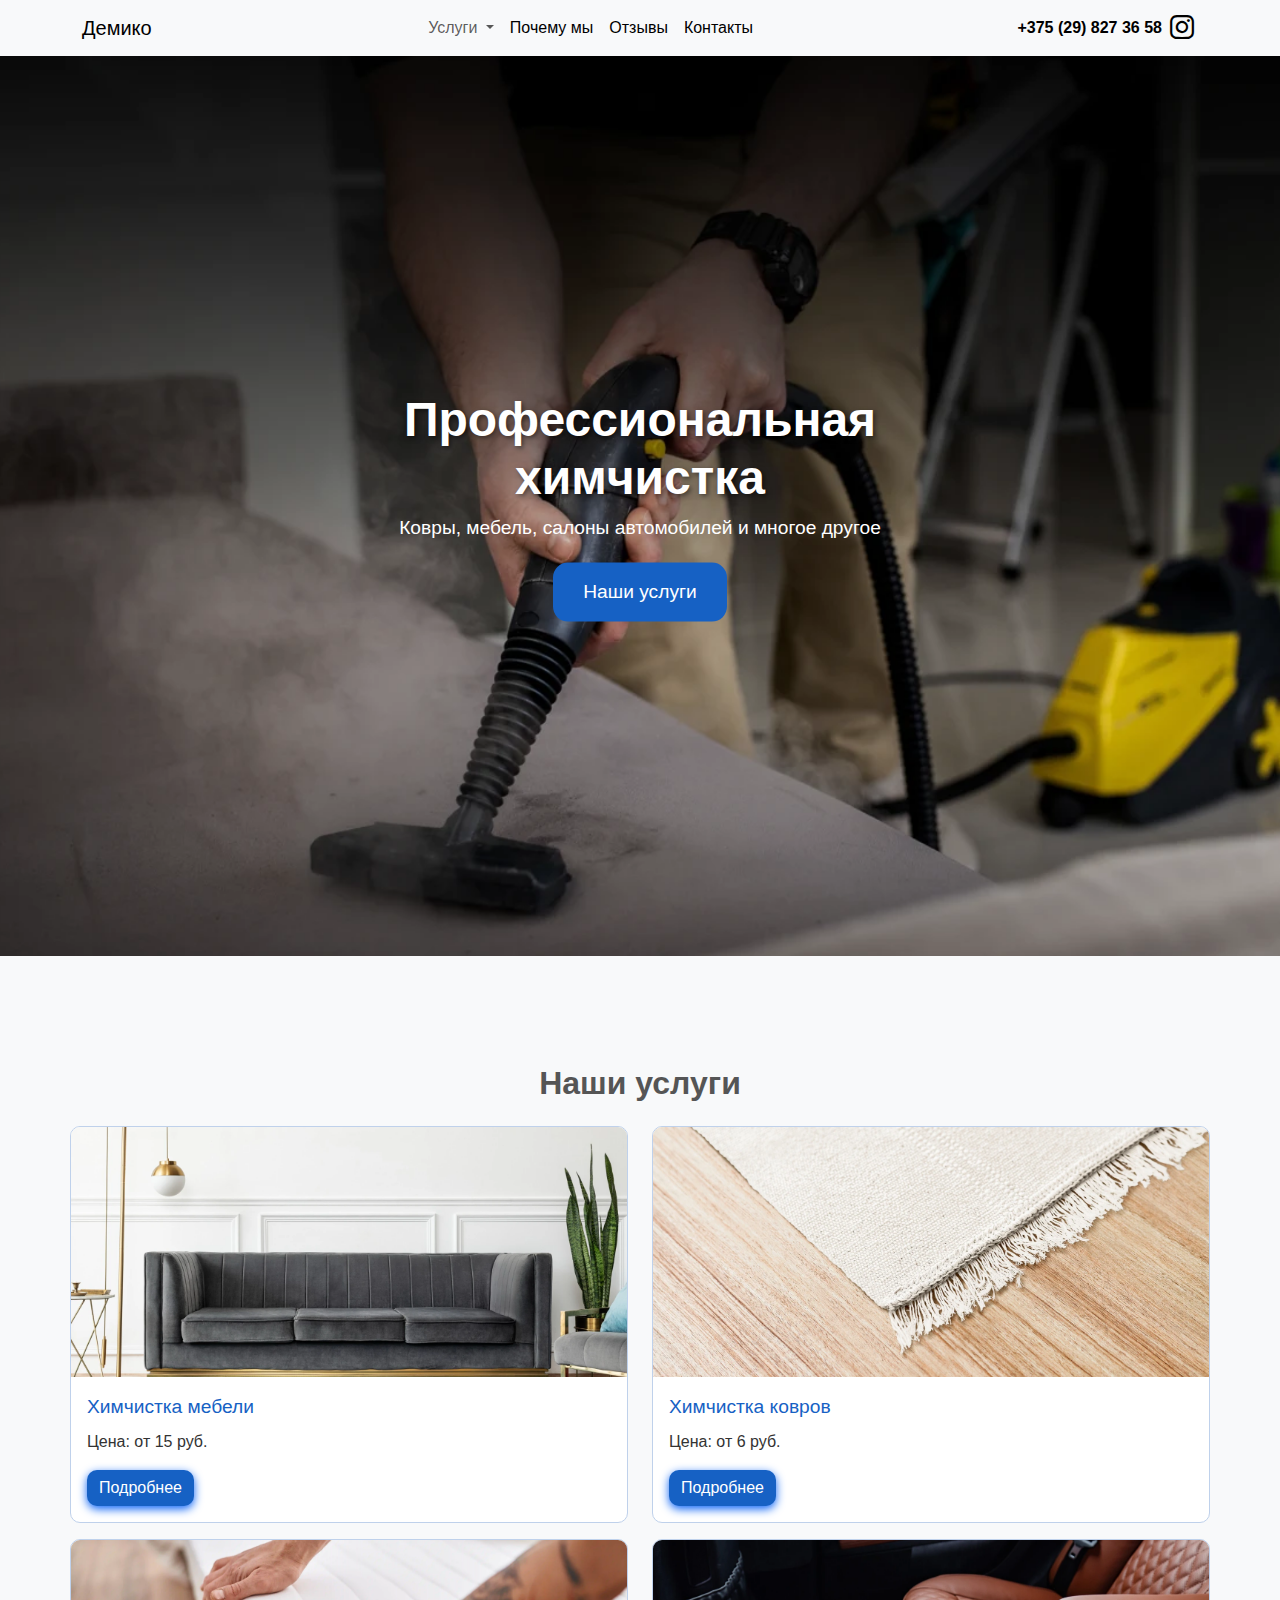
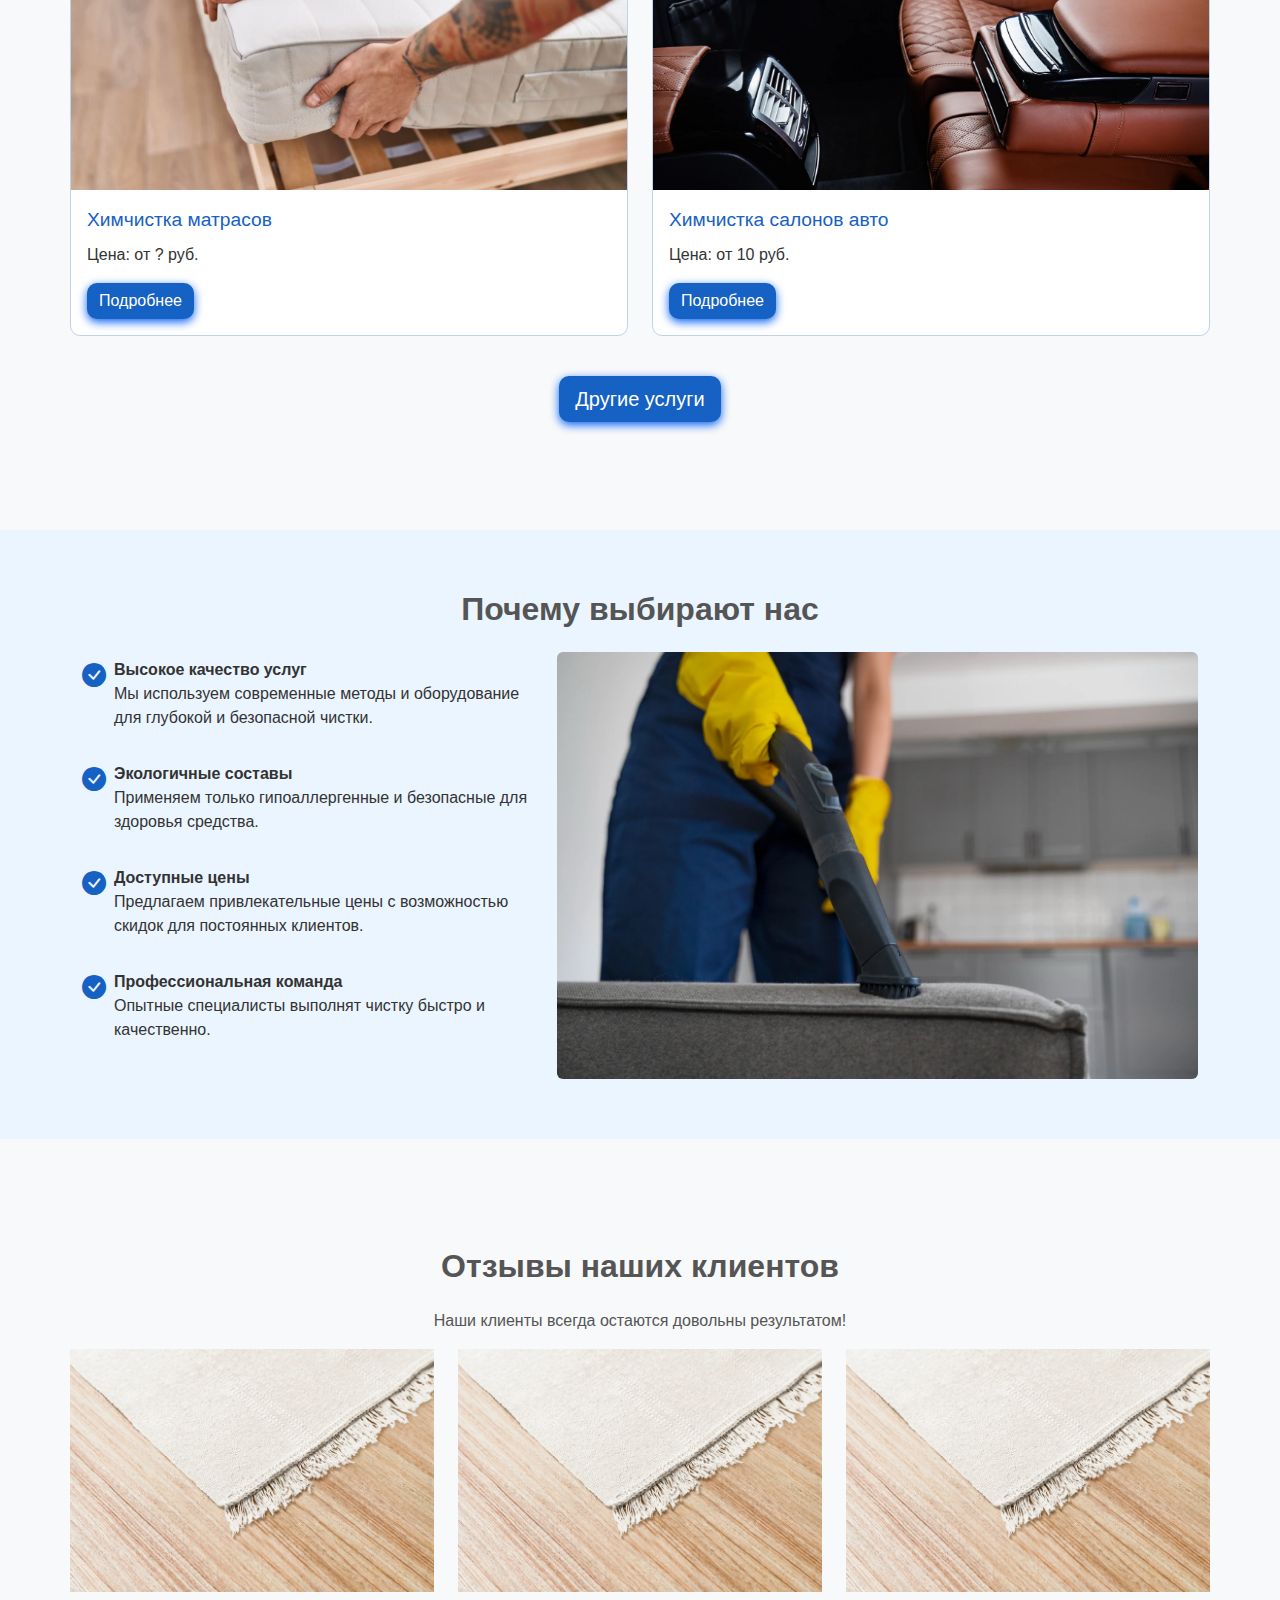
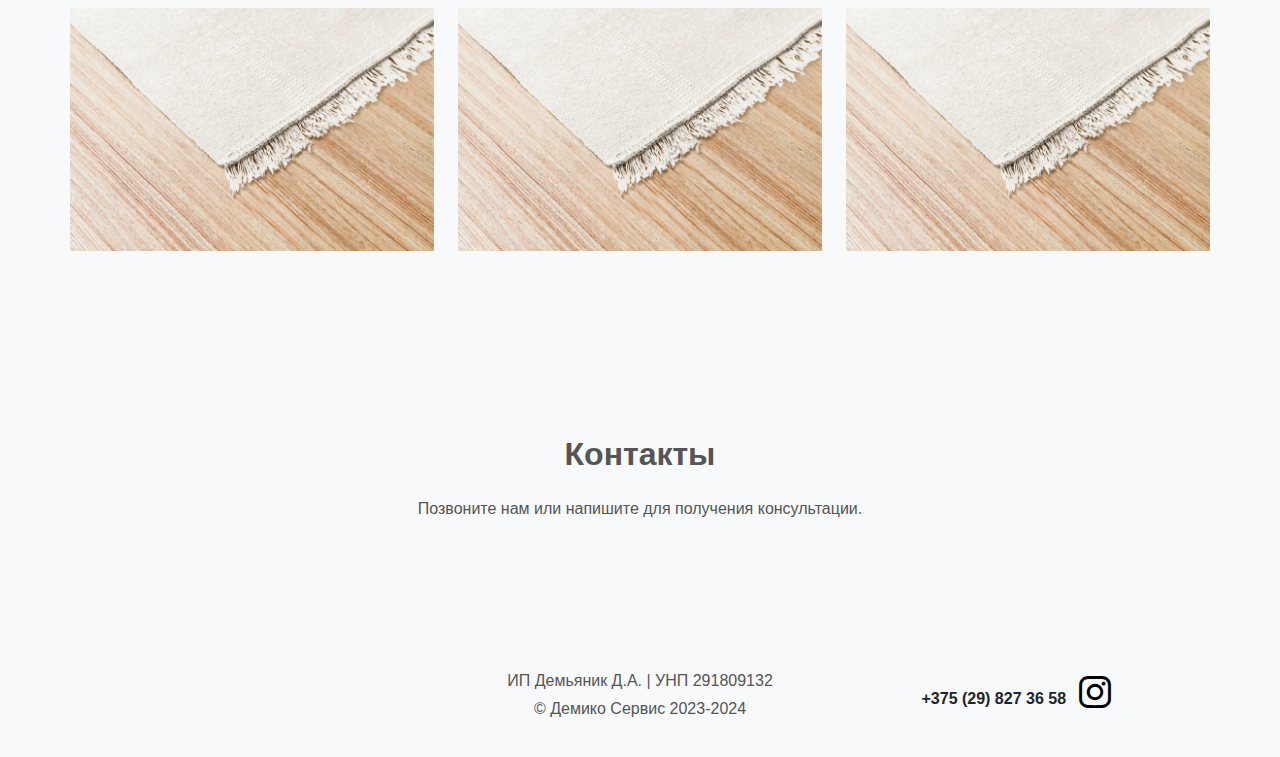
==== index.html @ 53280c11 "Add files via upload" ====
<!DOCTYPE html>
<html lang="ru">

<head>
    <meta charset="UTF-8">
    <meta name="viewport" content="width=device-width, initial-scale=1.0">
    <title>Демико - услуги химчистки в г. Барановичи</title>
    <link type="text/css" rel="stylesheet" href="bootstrap/css/bootstrap.min.css">
    <link href="https://cdn.jsdelivr.net/npm/bootstrap-icons/font/bootstrap-icons.css" rel="stylesheet">
    <link rel="stylesheet" type="text/css" href="https://unpkg.com/aos@2.3.1/dist/aos.css">
    <!-- Подключение AOS для анимаций -->
    <link rel="stylesheet" type="text/css" href="css/styles.css">
</head>

<body>
    <!-- навбар -->
    <nav class="navbar navbar-expand-lg navbar-light bg-light sticky-top">
        <div class="container">
            <a class="navbar-brand" href="index.html">Демико</a>

            <!-- Кнопка телефона и бургера -->
            <div class="d-flex">
                <a href="tel:+375298273658" class="nav-link d-lg-none phone-header underline-one">
                    +375 (29) 827 36 58
                </a>
                <a href="https://www.instagram.com/demiko_service/" target="_blank"
                    class="nav-link d-lg-none inst-header ">
                    <i class="bi bi-instagram"></i>
                </a>
                <button class="navbar-toggler" type="button" data-bs-toggle="offcanvas" data-bs-target="#mobileMenu"
                    aria-controls="mobileMenu" aria-expanded="false" aria-label="Toggle navigation">
                    <span class="navbar-toggler-icon"></span>
                </button>
            </div>

            <div class="collapse navbar-collapse" id="navbarContent">
                <ul class="navbar-nav mx-auto">
                    <li class="nav-item dropdown">
                        <a class="nav-link dropdown-toggle" href="#" id="navbarDropdownMenuLink" role="button"
                            data-bs-toggle="dropdown" aria-expanded="false">
                            Услуги
                        </a>
                        <ul class="dropdown-menu" aria-labelledby="navbarDropdownMenuLink">
                            <li><a class="dropdown-item" href="carpets.html">Ковры</a></li>
                            <li><a class="dropdown-item" href="furniture.html">Мягкая мебель</a></li>
                            <li><a class="dropdown-item" href="mattress.html">Матрасы</a></li>
                            <li><a class="dropdown-item" href="cars.html">Автомобили</a></li>
                            <li><a class="dropdown-item" href="other.html">Прочее</a></li>
                        </ul>
                    </li>
                    <li class="nav-item">
                        <a class="nav-link underline-one" href="index.html#why-us">Почему мы</a>
                    </li>
                    <li class="nav-item">
                        <a class="nav-link underline-one" href="index.html#reviews">Отзывы</a>
                    </li>
                    <li class="nav-item">
                        <a class="nav-link underline-one" href="index.html#contacts">Контакты</a>
                    </li>
                </ul>
                <a href="tel:+375298273658" class="nav-link d-none d-lg-block phone-header underline-one">
                    +375 (29) 827 36 58
                </a>
                <a href="https://www.instagram.com/demiko_service/" target="_blank"
                    class="nav-link d-none d-lg-block inst-header">
                    <i class="bi bi-instagram"></i>
                </a>
            </div>
        </div>
    </nav>

    <!-- Мобильное меню -->
    <div class="offcanvas offcanvas-end" tabindex="-1" id="mobileMenu" aria-labelledby="mobileMenuLabel">
        <div class="offcanvas-header">
            <p class="offcanvas-title" id="mobileMenuLabel">Меню</p>
            <button type="button" class="btn-close" data-bs-dismiss="offcanvas" aria-label="Close"></button>
        </div>
        <div class="offcanvas-body">
            <ul class="navbar-nav">
                <li class="nav-item">
                    <a class="nav-link" href="#services">Услуги</a>
                    <ul>
                        <li class="nav-item">
                            <a class="nav-link underline-one" href="furniture.html">Мягкая мебель</a>
                        </li>
                        <li class="nav-item">
                            <a class="nav-link underline-one" href="carpets.html">Ковры</a>
                        </li>
                        <li class="nav-item">
                            <a class="nav-link underline-one" href="mattress.html">Матрасы</a>
                        </li>
                        <li class="nav-item">
                            <a class="nav-link underline-one" href="cars.html">Автомобили</a>
                        </li>
                        <li class="nav-item">
                            <a class="nav-link underline-one" href="other.html">Прочее</a>
                        </li>
                    </ul>
                </li>
                <li class="nav-item">
                    <a class="nav-link" href="index.html#why-us">Почему мы</a>
                </li>
                <li class="nav-item">
                    <a class="nav-link" href="index.html#reviews">Отзывы</a>
                </li>
                <li class="nav-item">
                    <a class="nav-link" href="index.html#contacts">Контакты</a>
                </li>
            </ul>
        </div>
    </div>

    <!-- Главный экран -->
    <div class="parallax-container">
        <img src="img/index/main-screen.webp" alt="Профессиональная химчистка" class="parallax-image">
        <div class="parallax-content">
            <h1>Профессиональная химчистка</h1>
            <p>Ковры, мебель, салоны автомобилей и многое другое</p>
            <a class="btn btn-light btn-lg" href="#services" role="button">Наши услуги</a>
        </div>
    </div>

    <!-- Услуги -->
    <section id="services" class="container my-5">
        <h2 class="text-center mb-4">Наши услуги</h2>
        <div class="row">
            <div class="col-12 col-sm-6 mb-3">
                <div class="card">
                    <img src="img/index/furniture.webp" class="card-img-top" alt="Диван" title="Диван">
                    <div class="card-body">
                        <p class="card-title">Химчистка мебели</p>
                        <p class="card-text">Цена: от 15 руб.</p>
                        <a href="furniture.html" class="btn btn-primary">Подробнее</a>
                    </div>
                </div>
            </div>
            <div class="col-12 col-sm-6 mb-3">
                <div class="card">
                    <img src="img/index/сarpet.webp" class="card-img-top" alt="Ковёр" title="Ковёр">
                    <div class="card-body">
                        <p class="card-title">Химчистка ковров</p>
                        <p class="card-text">Цена: от 6 руб.</p>
                        <a href="carpets.html" class="btn btn-primary">Подробнее</a>
                    </div>
                </div>
            </div>
            <div class="col-12 col-sm-6 mb-3">
                <div class="card">
                    <img src="img/index/mattres.webp" class="card-img-top" alt="Матрас" title="Матрас">
                    <div class="card-body">
                        <p class="card-title">Химчистка матрасов</p>
                        <p class="card-text">Цена: от ? руб.</p>
                        <a href="mattress.html" class="btn btn-primary">Подробнее</a>
                    </div>
                </div>
            </div>
            <div class="col-12 col-sm-6 mb-3">
                <div class="card">
                    <img src="img/index/car.webp" class="card-img-top" alt="Салон автомобиля" title="Салон автомобиля">
                    <div class="card-body">
                        <p class="card-title">Химчистка салонов авто</p>
                        <p class="card-text">Цена: от 10 руб.</p>
                        <a href="cars.html" class="btn btn-primary">Подробнее</a>
                    </div>
                </div>
            </div>

        </div>
        <br>
        <div class="row">
            <div class="col text-center">
                <a class="btn btn-primary btn-lg" href="other.html" role="button">Другие услуги</a>
            </div>
        </div>
    </section>

    <!-- Блок Почему выбирают нас -->
    <section id="why-us" class="container-fluid my-5">
        <div class="container">
            <h2 class="text-center mb-4">Почему выбирают нас</h2>

            <div class="row align-items-center">

                <div class="col-md-12 col-lg-5">
                    <ul class="list-unstyled">
                        <li class="mb-3 d-flex align-items-start">
                            <i class="bi bi-check-circle-fill  me-2" style="font-size: 1.5em;"></i>
                            <div>
                                <strong class="advantages">Высокое качество услуг</strong>
                                <p>Мы используем современные методы и оборудование для глубокой и безопасной чистки.</p>
                            </div>
                        </li>
                        <li class="mb-3 d-flex align-items-start">
                            <i class="bi bi-check-circle-fill  me-2" style="font-size: 1.5em;"></i>
                            <div>
                                <strong class="advantages">Экологичные составы</strong>
                                <p>Применяем только гипоаллергенные и безопасные для здоровья средства.</p>
                            </div>
                        </li>
                        <li class="mb-3 d-flex align-items-start">
                            <i class="bi bi-check-circle-fill  me-2" style="font-size: 1.5em;"></i>
                            <div>
                                <strong class="advantages">Доступные цены</strong>
                                <p>Предлагаем привлекательные цены с возможностью скидок для постоянных клиентов.</p>
                            </div>
                        </li>
                        <li class="mb-3 d-flex align-items-start">
                            <i class="bi bi-check-circle-fill  me-2" style="font-size: 1.5em;"></i>
                            <div>
                                <strong class="advantages">Профессиональная команда</strong>
                                <p>Опытные специалисты выполнят чистку быстро и качественно.</p>
                            </div>
                        </li>
                    </ul>
                </div>
                <!-- Фотография справа -->
                <div class="col-md-12 col-lg-7">
                    <img src="img/index/why-us.webp" alt="Почему выбирают нас" class="img-fluid rounded ">
                </div>

            </div>
        </div>
    </section>


    <!-- Блок Отзывы -->
    <section id="reviews" class="container my-5">
        <h2 class="text-center mb-4">Отзывы наших клиентов</h2>
        <p class="text-center">Наши клиенты всегда остаются довольны результатом!</p>
        <div class="row">
            <div class="col-lg-4 col-md-6 mb-3"><img class="card-img" src="img/index/сarpet.webp" alt=""></div>
            <div class="col-lg-4 col-md-6 mb-3"><img class="card-img" src="img/index/сarpet.webp" alt=""></div>
            <div class="col-lg-4 col-md-6 mb-3"><img class="card-img" src="img/index/сarpet.webp" alt=""></div>
            <div class="col-lg-4 col-md-6 mb-3"><img class="card-img" src="img/index/сarpet.webp" alt=""></div>
            <div class="col-lg-4 col-md-6 mb-3"><img class="card-img" src="img/index/сarpet.webp" alt=""></div>
            <div class="col-lg-4 col-md-6 mb-3"><img class="card-img" src="img/index/сarpet.webp" alt=""></div>
        </div>
    </section>

    <!-- Контакты -->
    <section id="contacts" class="container my-5">
        <h2 class="text-center mb-4">Контакты</h2>
        <p class="text-center">Позвоните нам или напишите для получения консультации.</p>
    </section>

    <!-- Футер -->
    <footer class="bg-light text-dark py-4 mt-5">
        <div class="container text-center">
            <div class="row">
                <div class="col-12 col-lg-4"></div>
                <div class="col-12 col-lg-4">
                    <p class="mb-1">ИП Демьяник Д.А. | УНП 291809132</p>
                    <p class="mb-1">© Демико Сервис 2023-2024</p>
                </div>
                <div class="col-12 col-lg-4">
                    <p class="mb-3"><b><a href="tel:+375298273658" class="text-decoration-none text-dark">+375
                                (29) 827 36 58</a> </b><a href="https://www.instagram.com/demiko_service/"
                            target="_blank" class="text-dark fs-2 m-2">
                            <i class="bi bi-instagram"></i>
                        </a></p>
                </div>
            </div>
        </div>
    </footer>

    <!-- JavaScript и AOS -->
    <script src="bootstrap/js/bootstrap.bundle.min.js"></script>
    <!--     <script src="js/aos-master/dist/aos.js"></script>
 -->
    <script>

        /*         AOS.init({ duration: 1000, once: true });
         */        // document.addEventListener("scroll", function () {
        //     const parallaxContainer = document.querySelector(".parallax-container");
        //     const scrollPosition = window.scrollY;
        //     parallaxContainer.style.backgroundPositionY = `${scrollPosition * 0.1}px`;
        // });

        document.addEventListener("scroll", function () {
            const scrollPosition = window.scrollY;
            const parallaxImage = document.querySelector(".parallax-image");

            // Устанавливаем смещение изображения в зависимости от прокрутки
            parallaxImage.style.transform = `translateY(${scrollPosition * 0.2}px)`;
        });

    </script>
</body>

</html>
---- css/styles.css ----
/* Основные стили */
body {
  font-family: "Open Sans", sans-serif;
  background-color: #f8f9fa; /* Нежный серый фон */
  color: #333; /* Основной цвет текста */
  margin: 0;
  overflow-x: hidden;
}

/* Навбар */
.navbar-light .navbar-brand,
.navbar-light .navbar-nav {
  color: #000000 !important;
  font-weight: 500;
}

.navbar-toggler {
  border: none;
}

/* Offcanvas (мобильное меню) */
.offcanvas {
  background-color: #ffffff;
  color: #000000;
}
.offcanvas .nav-link {
  color: #000000 !important;
  padding: 10px;
  font-size: 1.1em;
  border-bottom: 1px solid rgba(255, 255, 255, 0.1);
}
.offcanvas-title {
  font-size: 24px;
}
.offcanvas .nav-link:hover {
  background-color: rgba(255, 255, 255, 0.1);
}
.phone-header {
  font-weight: bold;
  padding: 8px 4px;
}
.inst-header {
  padding: 2px 4px;
  font-size: 24px;
}
/* Hero секция */

.parallax-container {
  position: relative;
  width: 100%;
  height: 100vh;
  overflow: hidden;
  color: white;
}

.parallax-image {
  position: absolute;
  top: 0;
  left: 0;
  width: 100%;
  height: 120vh; /* немного больше, чтобы учитывать эффект */
  object-fit: cover;
  transform: translateY(0);
  transition: transform 0.2s linear; /* Плавность для небольших скачков */
}

.parallax-content {
  position: absolute;
  top: 50%;
  left: 50%;
  transform: translate(-50%, -50%);
  text-align: center;
}

.parallax-content h1 {
  font-size: 3em;
  font-weight: bold;
  text-shadow: 2px 2px 5px rgba(0, 0, 0, 0.5);
}

.parallax-content p {
  font-size: 1.2rem;
  margin-bottom: 20px;
}

.parallax-content .btn {
  border: none;
  padding: 15px 30px !important;
  font-size: 1.2rem !important;
  color: white;
  background-color: #1661c4;
  border-radius: 15px;
  transition: background-color 0.3s ease;
  transition: 0.5s;
}

.parallax-content .btn:hover {
  color: white;
  background-color: #04316d;
}

/* Карточки услуг */
.card {
  transition: transform 0.3s ease, box-shadow 0.3s ease;
  border-radius: 10px;
  border-color: #bfd1eb;
  overflow: hidden;
}

.card:hover {
  transform: translateY(-10px);
  box-shadow: 0 10px 20px rgba(0, 0, 0, 0.2);
}

.card img {
  height: 250px;
  object-fit: cover;
}

.card-title {
  font-size: 1.2rem;
  color: #1661c4;
}

.card-text {
  font-size: 1rem;
  color: #333;
}

.btn-primary {
  background-color: #1661c4;
  border: 1px #1661c4;
  border-radius: 10px;
  transition: background-color 0.3s ease;
  box-shadow: 0 3px 10px 0 rgba(11, 99, 246, 1);
  transition: 0.5s;
}

.btn-primary:hover {
  background-color: #164383;
  transform: translate(0, -3px);
  box-shadow: 0 5px 12px 0 rgba(11, 99, 246, 1);
}

.bi {
  color: #1661c4;
}
.bi-instagram {
  color: #000000;
}

a {
  color: #007ab3;
}

/* Анимация с использованием AOS */
[data-aos] {
  opacity: 0;
  transform: translateY(30px);
  transition-property: opacity, transform;
}

[data-aos].aos-animate {
  opacity: 1;
  transform: translateY(0);
}

/* Дополнительные стили для секций */
#services,
#why-us,
#reviews,
#contacts {
  padding: 60px 0;
}

h2 {
  font-size: 2em;
  color: #000000;
  font-weight: bold;
  margin-bottom: 20px;
}

.text-center {
  color: #555;
}

/* Адаптация для мобильных устройств */
@media (max-width: 768px) {
  .parallax-content h1 {
    font-size: 2rem;
  }

  .parallax-content p {
    font-size: 1rem;
  }

  .parallax-content .btn {
    font-size: 1rem;
    padding: 10px 20px;
  }

  /* Стили для мобильного навбара */
  .navbar-light .navbar-brand,
  .navbar-light .navbar-nav .nav-link {
    color: #000 !important;
  }

  /* Уменьшенные отступы в секциях */
  #services,
  #why-us,
  #reviews,
  #contacts {
    padding: 30px 0;
  }
}

/* Плавное появление секций */
.fade-in {
  animation: fadeInUp 1s ease-in-out both;
}
#why-us {
  background-color: #ebf5ff;
}
@keyframes fadeInUp {
  from {
    opacity: 0;
    transform: translateY(30px);
  }
  to {
    opacity: 1;
    transform: translateY(0);
  }
}
.underline-one {
  color: #000000; /* Цвет обычной ссылки */
  position: relative;
  cursor: pointer;
  text-decoration: none; /* Убираем подчеркивание */
}
.underline-one:after {
  content: "";
  display: block;
  position: absolute;
  right: 0;
  bottom: 5px;
  width: 0;
  height: 2px; /* Высота линии */
  background-color: rgb(0, 66, 165); /* Цвет подчеркивания при исчезании линии*/
  transition: width 0.5s; /* Время эффекта */
}

.underline-one:hover:after {
  content: "";
  width: 100%;
  display: block;
  position: absolute;
  left: 0;
  bottom: 5px;
  height: 2px; /* Высота линии */
  background-color: rgb(0, 0, 0); /* Цвет подчеркивания при появлении линии*/
  transition: width 0.5s; /* Время эффекта */
}
li::marker {
  color: #000;
  font-size: 1.4em;
}
.maintenance li {
  list-style-type: none;
}

.fixed-image {
  width: 100%;
  height: 200px; /* Фиксированная высота */
  object-fit: cover; /* Сохранение пропорций внутри блока */
  border-radius: 8px;
}
/* Стили для баннера */
.banner {
  position: relative;
  width: 100%;
  height: 270px; /* Определяет высоту баннера */
  overflow: hidden;
}

.banner-image {
  width: 100%;
  height: 100%;
  object-fit: cover;
  opacity: 0.8; /* Лёгкая прозрачность для эффекта */
}
/* Стили для центрального баннера */
.center-banner {
  width: 100%;
  max-width: 800px; /* Ограничение ширины */
  margin: 2rem auto; /* Выравнивание по центру */
  position: relative;
  overflow: hidden;
}

.center-banner img {
  width: 100%;
  height: auto;
  object-fit: cover;
  opacity: 0.85; /* Лёгкая прозрачность для фона */
}

.dropdown-menu {
  --bs-dropdown-link-active-bg: #000000;
  --bs-dropdown-link-hover-bg: #e9e9e9;
}
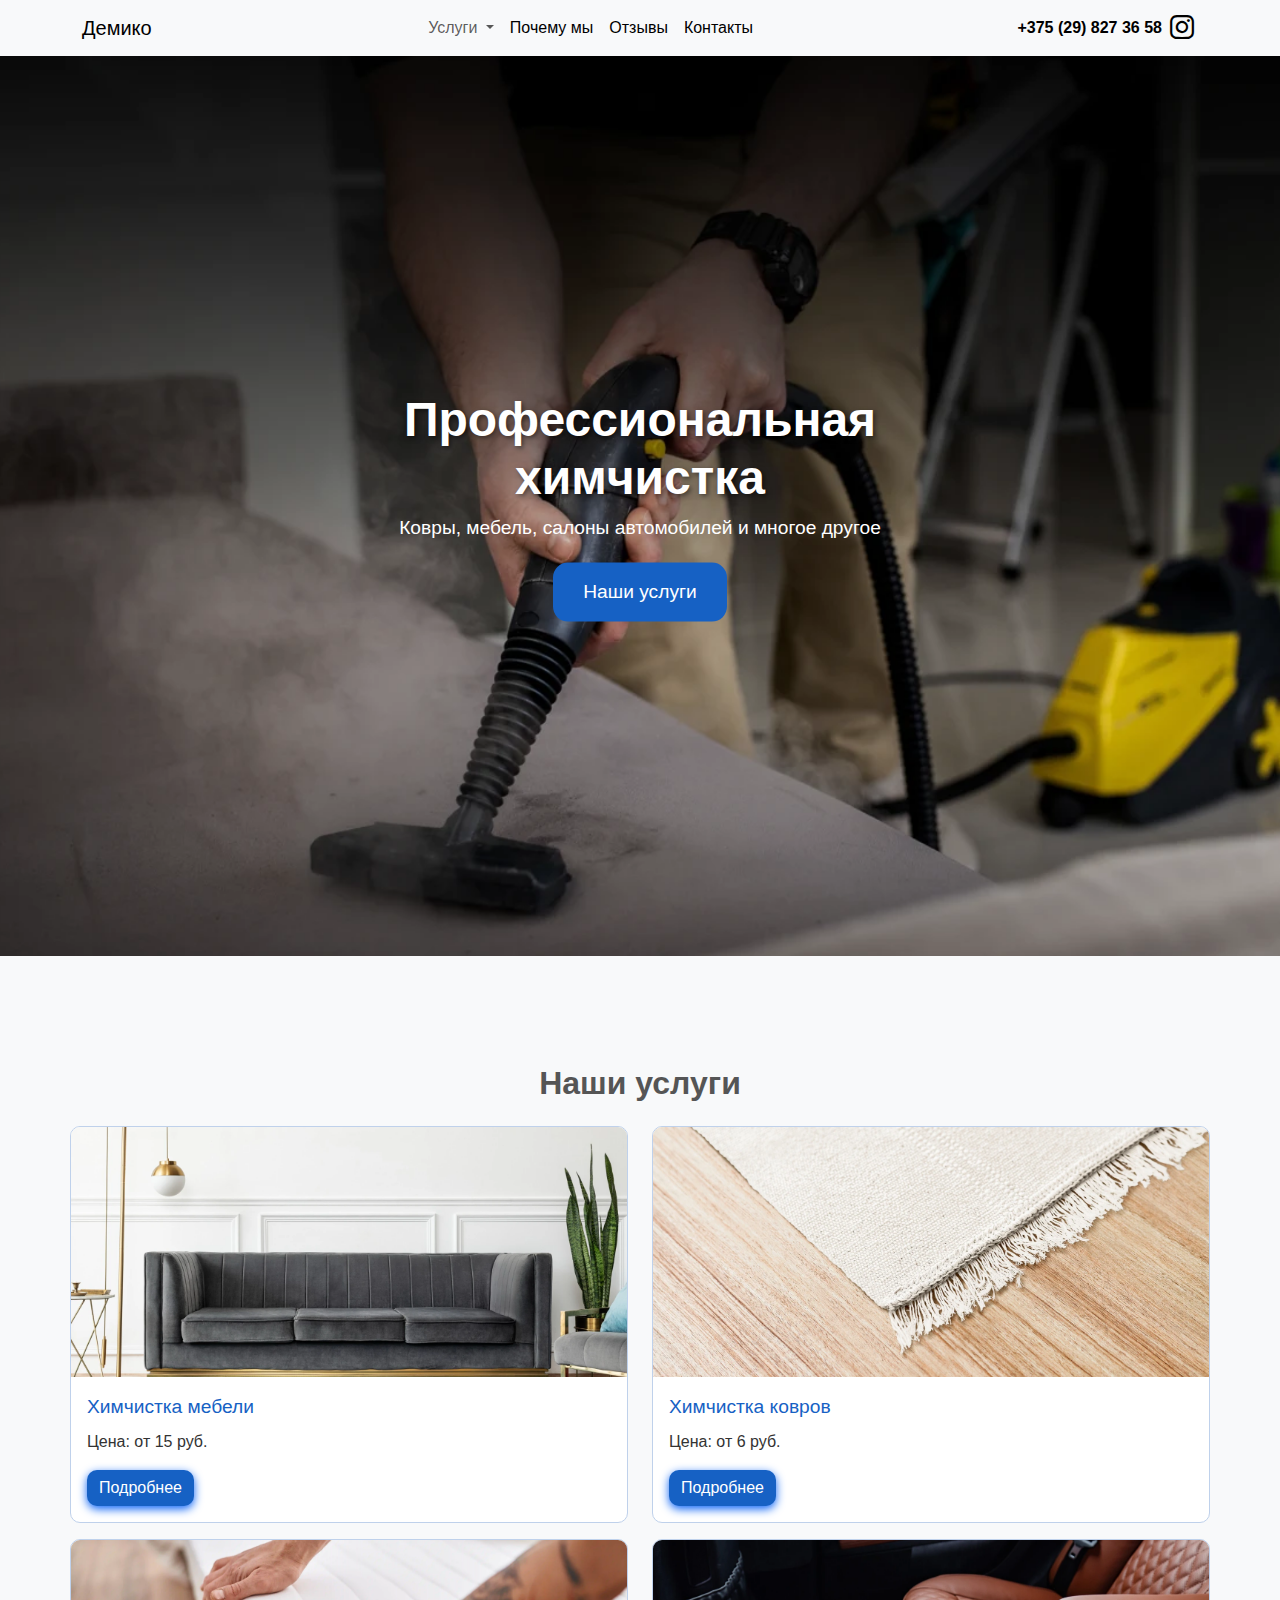
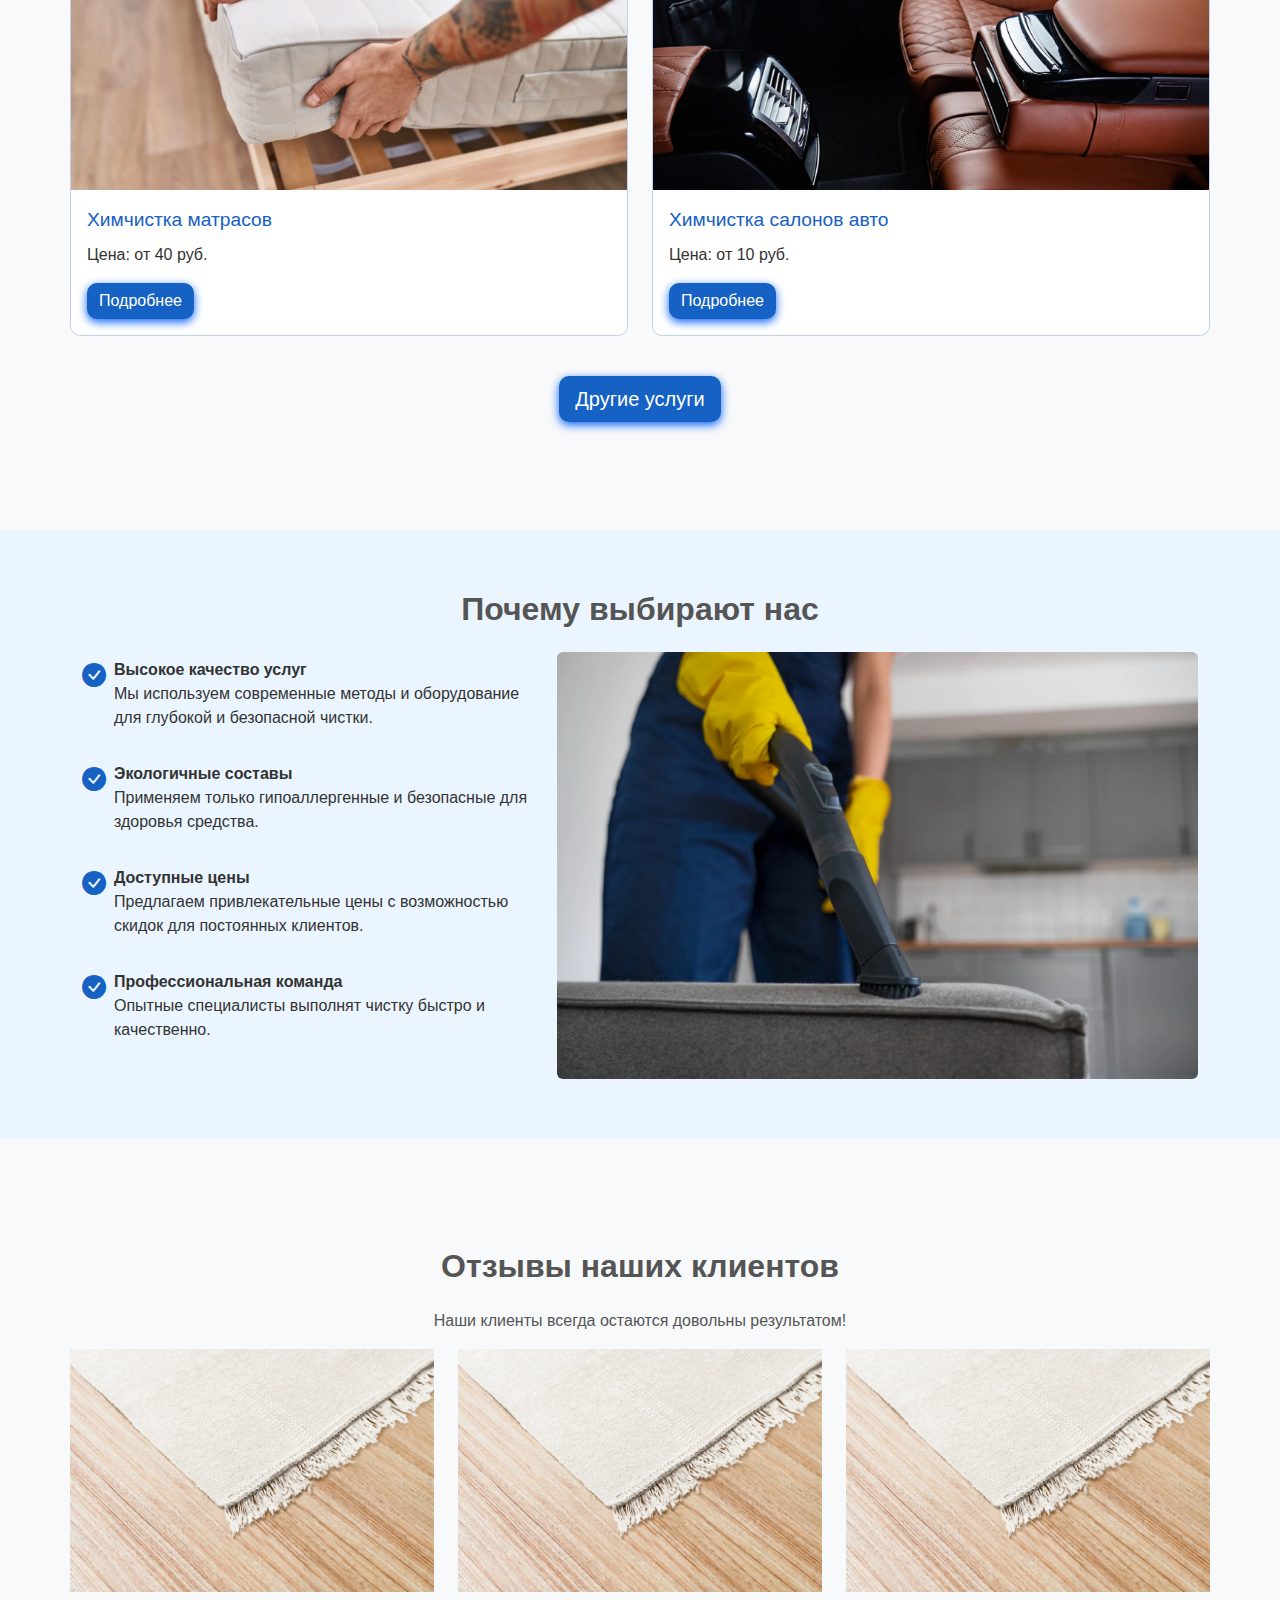
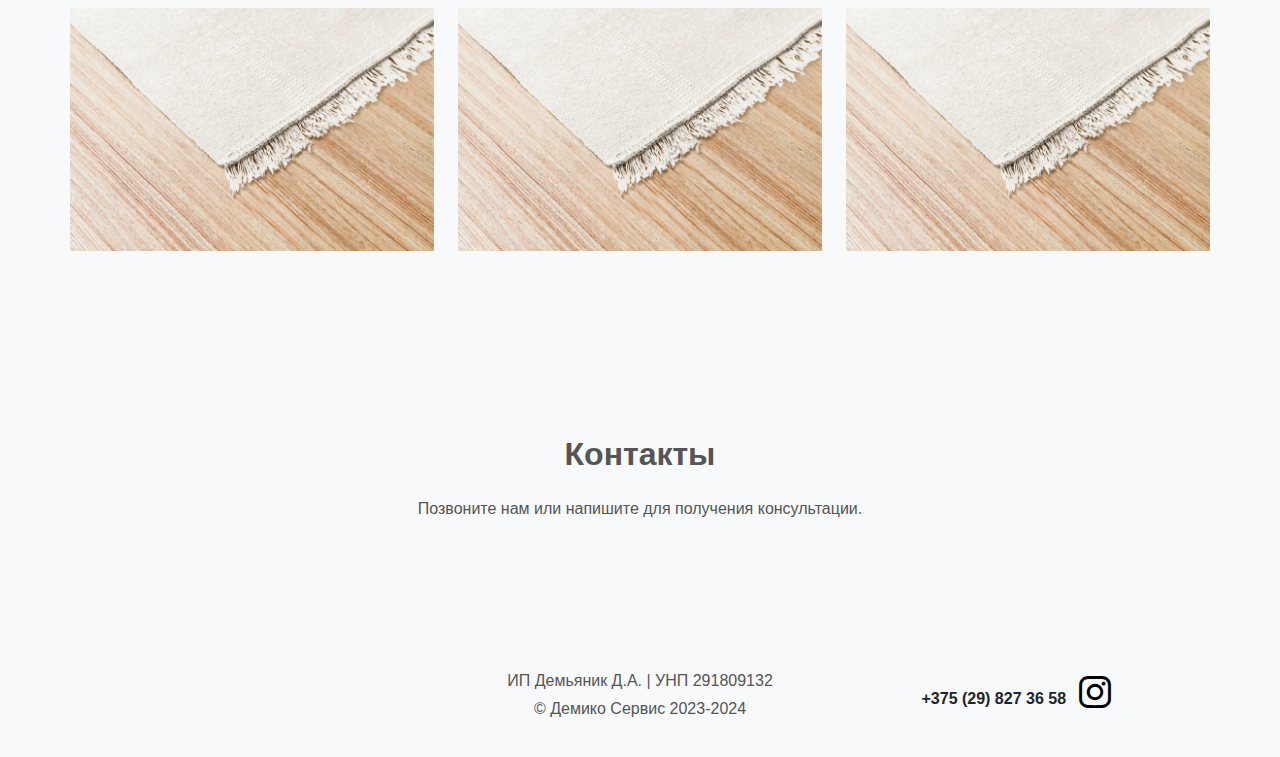
==== commit 3147c9ed: "Update index.html" ====
--- a/index.html
+++ b/index.html
@@ -149,7 +149,7 @@
                     <img src="img/index/mattres.webp" class="card-img-top" alt="Матрас" title="Матрас">
                     <div class="card-body">
                         <p class="card-title">Химчистка матрасов</p>
-                        <p class="card-text">Цена: от ? руб.</p>
+                        <p class="card-text">Цена: от 40 руб.</p>
                         <a href="mattress.html" class="btn btn-primary">Подробнее</a>
                     </div>
                 </div>
@@ -287,4 +287,4 @@
     </script>
 </body>
 
-</html>+</html>
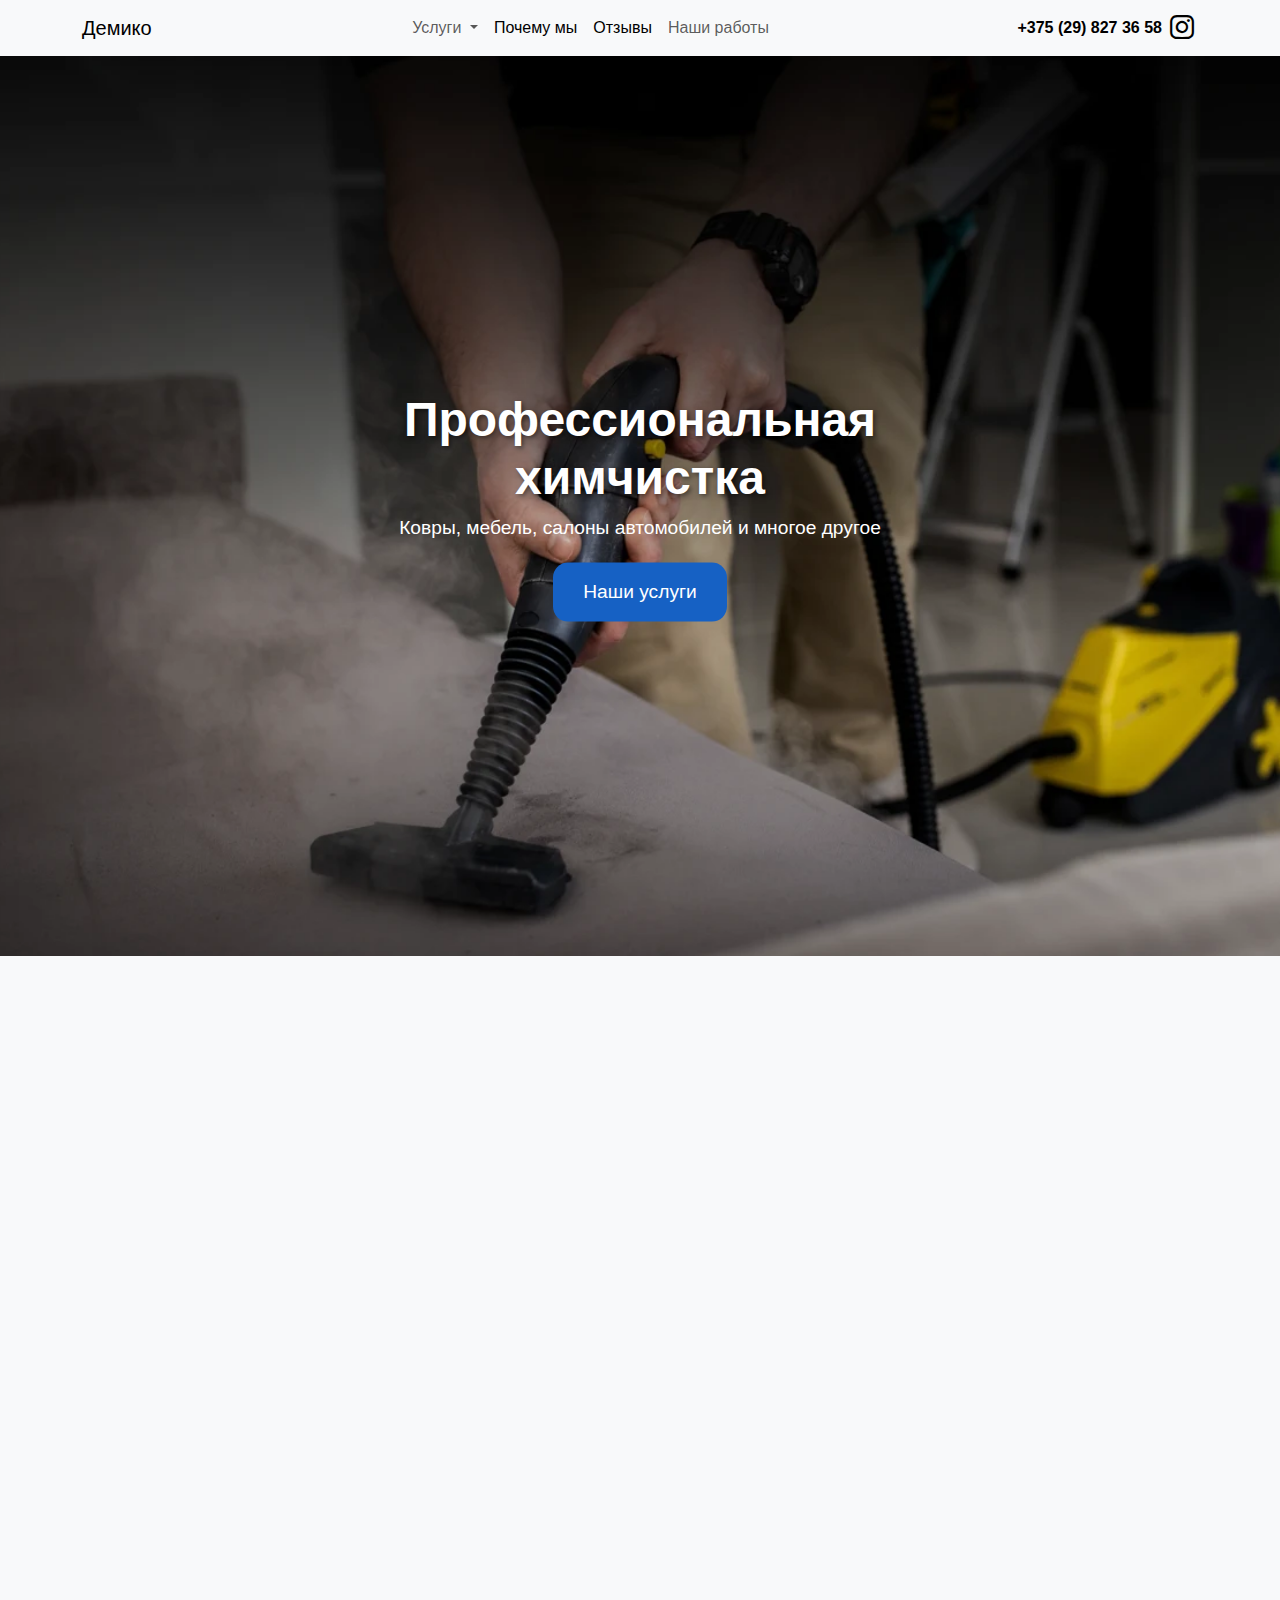
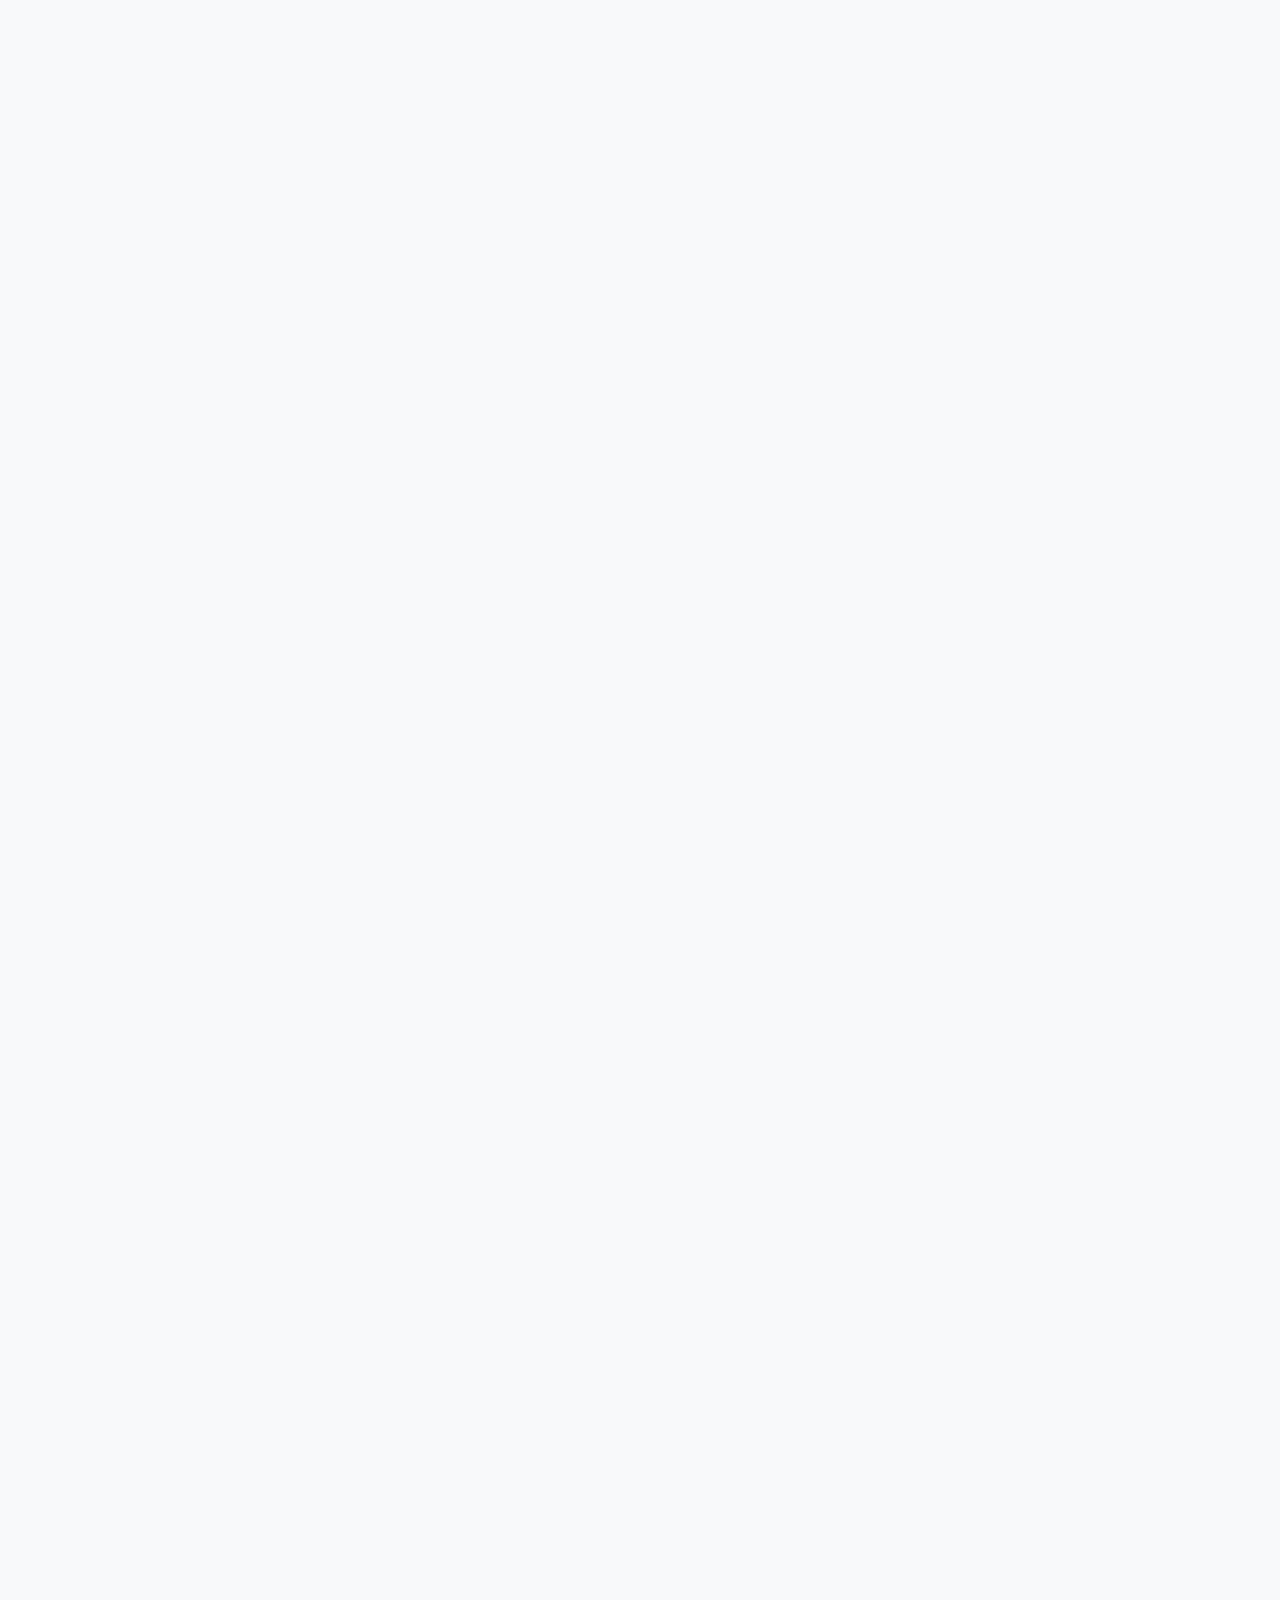
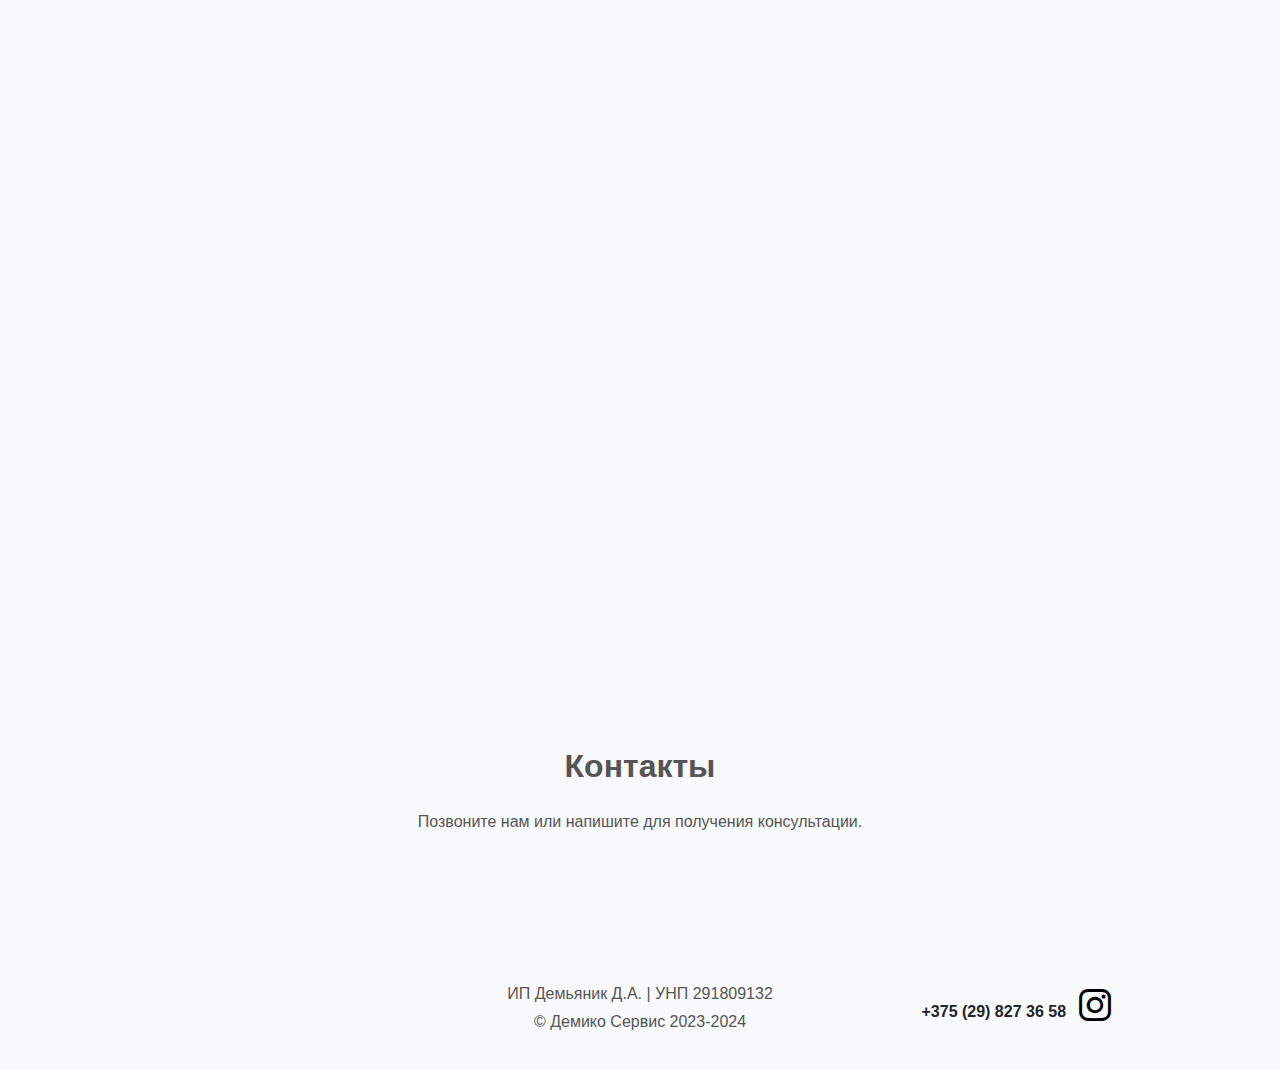
==== commit fc733baa: "update all" ====
--- a/index.html
+++ b/index.html
@@ -55,7 +55,7 @@
                         <a class="nav-link underline-one" href="index.html#reviews">Отзывы</a>
                     </li>
                     <li class="nav-item">
-                        <a class="nav-link underline-one" href="index.html#contacts">Контакты</a>
+                        <a class="nav-link" href="index.html#works">Наши работы</a>
                     </li>
                 </ul>
                 <a href="tel:+375298273658" class="nav-link d-none d-lg-block phone-header underline-one">
@@ -104,14 +104,14 @@
                     <a class="nav-link" href="index.html#reviews">Отзывы</a>
                 </li>
                 <li class="nav-item">
-                    <a class="nav-link" href="index.html#contacts">Контакты</a>
+                    <a class="nav-link" href="index.html#works">Наши работы</a>
                 </li>
             </ul>
         </div>
     </div>
 
     <!-- Главный экран -->
-    <div class="parallax-container">
+    <div class="parallax-container" data-aos="fade">
         <img src="img/index/main-screen.webp" alt="Профессиональная химчистка" class="parallax-image">
         <div class="parallax-content">
             <h1>Профессиональная химчистка</h1>
@@ -121,7 +121,7 @@
     </div>
 
     <!-- Услуги -->
-    <section id="services" class="container my-5">
+    <section id="services" class="container my-5" data-aos="fade" data-aos-anchor-placement="top-bottom">
         <h2 class="text-center mb-4">Наши услуги</h2>
         <div class="row">
             <div class="col-12 col-sm-6 mb-3">
@@ -175,70 +175,131 @@
     </section>
 
     <!-- Блок Почему выбирают нас -->
-    <section id="why-us" class="container-fluid my-5">
+    <section id="why-us" class="container-fluid py-5 bg-light" data-aos="fade-up" data-aos-anchor-placement="top-bottom">
         <div class="container">
             <h2 class="text-center mb-4">Почему выбирают нас</h2>
-
             <div class="row align-items-center">
-
-                <div class="col-md-12 col-lg-5">
+                <!-- Список преимуществ -->
+                <div class="col-md-12 col-lg-6">
                     <ul class="list-unstyled">
-                        <li class="mb-3 d-flex align-items-start">
-                            <i class="bi bi-check-circle-fill  me-2" style="font-size: 1.5em;"></i>
+                        <li class="mb-4 d-flex align-items-start">
+                            <i class="bi bi-truck text-danger me-3" style="font-size: 1.8em;"></i>
+                            <div>
+                                <strong class="advantages">Бесплатная доставка и самовывоз</strong>
+                                <p>Удобный сервис, который экономит ваше время и делает процесс ещё проще.</p>
+                            </div>
+                        </li>
+                        <li class="mb-4 d-flex align-items-start">
+                            <i class="bi bi-cash-coin text-success me-3" style="font-size: 1.8em;"></i>
+                            <div>
+                                <strong class="advantages">Доступные цены</strong>
+                                <p>Предлагаем конкурентные цены и выгодные скидки для постоянных клиентов.</p>
+                            </div>
+                        </li>
+                        <li class="mb-4 d-flex align-items-start">
+                            <i class="bi bi-award-fill text-primary me-3" style="font-size: 1.8em;"></i>
                             <div>
                                 <strong class="advantages">Высокое качество услуг</strong>
-                                <p>Мы используем современные методы и оборудование для глубокой и безопасной чистки.</p>
+                                <p>Используем передовое оборудование и методики для глубокой чистки, обеспечивая видимый результат.</p>
                             </div>
                         </li>
-                        <li class="mb-3 d-flex align-items-start">
-                            <i class="bi bi-check-circle-fill  me-2" style="font-size: 1.5em;"></i>
+                        <li class="mb-4 d-flex align-items-start">
+                            <i class="bi bi-brightness-high text-warning me-3" style="font-size: 1.8em;"></i>
                             <div>
                                 <strong class="advantages">Экологичные составы</strong>
-                                <p>Применяем только гипоаллергенные и безопасные для здоровья средства.</p>
+                                <p>Применяем безопасные, гипоаллергенные средства, чтобы защитить ваше здоровье и природу.</p>
                             </div>
                         </li>
-                        <li class="mb-3 d-flex align-items-start">
-                            <i class="bi bi-check-circle-fill  me-2" style="font-size: 1.5em;"></i>
-                            <div>
-                                <strong class="advantages">Доступные цены</strong>
-                                <p>Предлагаем привлекательные цены с возможностью скидок для постоянных клиентов.</p>
-                            </div>
-                        </li>
-                        <li class="mb-3 d-flex align-items-start">
-                            <i class="bi bi-check-circle-fill  me-2" style="font-size: 1.5em;"></i>
-                            <div>
-                                <strong class="advantages">Профессиональная команда</strong>
-                                <p>Опытные специалисты выполнят чистку быстро и качественно.</p>
-                            </div>
-                        </li>
+                
+                     
                     </ul>
                 </div>
-                <!-- Фотография справа -->
-                <div class="col-md-12 col-lg-7">
-                    <img src="img/index/why-us.webp" alt="Почему выбирают нас" class="img-fluid rounded ">
-                </div>
-
+                <!-- Изображение справа -->
+                <div class="col-md-12 col-lg-6">
+                    <img src="img/index/why-us.webp" alt="Почему выбирают нас" class="img-fluid rounded shadow w-100 h-100">
+                </div>
             </div>
         </div>
     </section>
-
-
-    <!-- Блок Отзывы -->
-    <section id="reviews" class="container my-5">
-        <h2 class="text-center mb-4">Отзывы наших клиентов</h2>
-        <p class="text-center">Наши клиенты всегда остаются довольны результатом!</p>
-        <div class="row">
-            <div class="col-lg-4 col-md-6 mb-3"><img class="card-img" src="img/index/сarpet.webp" alt=""></div>
-            <div class="col-lg-4 col-md-6 mb-3"><img class="card-img" src="img/index/сarpet.webp" alt=""></div>
-            <div class="col-lg-4 col-md-6 mb-3"><img class="card-img" src="img/index/сarpet.webp" alt=""></div>
-            <div class="col-lg-4 col-md-6 mb-3"><img class="card-img" src="img/index/сarpet.webp" alt=""></div>
-            <div class="col-lg-4 col-md-6 mb-3"><img class="card-img" src="img/index/сarpet.webp" alt=""></div>
-            <div class="col-lg-4 col-md-6 mb-3"><img class="card-img" src="img/index/сarpet.webp" alt=""></div>
-        </div>
-    </section>
-
-    <!-- Контакты -->
-    <section id="contacts" class="container my-5">
+    
+ <!-- Блок Отзывы -->
+<!-- Блок Отзывы с изображениями отзыва -->
+<section id="reviews" class="container my-5" data-aos="fade-up" data-aos-anchor-placement="top-bottom">
+    <h2 class="text-center mb-4">Отзывы наших клиентов</h2>
+    <p class="text-center mb-5">Наши клиенты всегда остаются довольны результатом!</p>
+    <div class="row">
+        <div class="col-6  col-lg-3 mb-4">
+            <div class="review-image-wrapper">
+                <img src="img/reviews/review3.webp" class="review-img" alt="Отзыв клиента 1">
+            </div>
+        </div>
+        <div class="col-6  col-lg-3 mb-4">
+            <div class="review-image-wrapper">
+                <img src="img/reviews/review1.webp" class="review-img" alt="Отзыв клиента 4">
+            </div>
+        </div>
+        <div class="col-6  col-lg-3 mb-4">
+            <div class="review-image-wrapper">
+                <img src="img/reviews/review5.webp" class="review-img" alt="Отзыв клиента 5">
+            </div>
+        </div>
+        <div class="col-6  col-lg-3 mb-4">
+            <div class="review-image-wrapper">
+                <img src="img/reviews/review6.webp" class="review-img" alt="Отзыв клиента 6">
+            </div>
+        </div>
+    </div>
+</section>
+
+
+    
+   <!-- Блок Наши работы с автоматическим слайдером -->
+   <section id="works" class="container my-5" data-aos="fade-up" data-aos-anchor-placement="top-bottom">
+    <h2 class="text-center mb-4">Наши работы</h2>
+    <div id="workCarousel" class="carousel slide" data-bs-ride="carousel">
+        <div class="carousel-inner">
+            <div class="carousel-item active">
+                <div class="row">
+                    <div class="col-6 col-lg-4">
+                        <img src="img/works/work1.webp" class="img-fluid rounded shadow" alt="Работа 1">
+                    </div>
+                    <div class="col-6 col-lg-4">
+                        <img src="img/works/work2.webp" class="img-fluid rounded shadow" alt="Работа 2">
+                    </div>
+                    <div class="d-none d-lg-block col-lg-4">
+                        <img src="img/works/work3.webp" class="img-fluid rounded shadow" alt="Работа 3">
+                    </div>
+                </div>
+            </div>
+            <div class="carousel-item">
+                <div class="row">
+                    <div class="col-6 col-lg-4">
+                        <img src="img/works/work4.webp" class="img-fluid rounded shadow" alt="Работа 4">
+                    </div>
+                    <div class="col-6 col-lg-4">
+                        <img src="img/works/work5.webp" class="img-fluid rounded shadow" alt="Работа 5">
+                    </div>
+                    <div class="d-none d-lg-block col-lg-4">
+                        <img src="img/works/work6.webp" class="img-fluid rounded shadow" alt="Работа 6">
+                    </div>
+                </div>
+            </div>
+        </div>
+        <button class="carousel-control-prev" type="button" data-bs-target="#workCarousel" data-bs-slide="prev">
+            <span class="carousel-control-prev-icon" aria-hidden="true"></span>
+            <span class="visually-hidden">Следующий слайд</span>
+        </button>
+        <button class="carousel-control-next" type="button" data-bs-target="#workCarousel" data-bs-slide="next">
+            <span class="carousel-control-next-icon" aria-hidden="true"></span>
+            <span class="visually-hidden">Предыдущий слайд</span>
+        </button>
+    </div>
+</section>
+
+
+
+    <!-- Карта -->
+    <section id="contacts" class="container my-5" >
         <h2 class="text-center mb-4">Контакты</h2>
         <p class="text-center">Позвоните нам или напишите для получения консультации.</p>
     </section>
@@ -265,16 +326,12 @@
 
     <!-- JavaScript и AOS -->
     <script src="bootstrap/js/bootstrap.bundle.min.js"></script>
-    <!--     <script src="js/aos-master/dist/aos.js"></script>
- -->
+        <script src="js/aos-master/dist/aos.js"></script>
+
     <script>
 
-        /*         AOS.init({ duration: 1000, once: true });
-         */        // document.addEventListener("scroll", function () {
-        //     const parallaxContainer = document.querySelector(".parallax-container");
-        //     const scrollPosition = window.scrollY;
-        //     parallaxContainer.style.backgroundPositionY = `${scrollPosition * 0.1}px`;
-        // });
+             AOS.init({ duration: 1200, once: false });
+            
 
         document.addEventListener("scroll", function () {
             const scrollPosition = window.scrollY;
--- a/css/styles.css
+++ b/css/styles.css
@@ -6,7 +6,9 @@
   margin: 0;
   overflow-x: hidden;
 }
-
+.row>* {
+  padding-right: none !important;
+}
 /* Навбар */
 .navbar-light .navbar-brand,
 .navbar-light .navbar-nav {
@@ -154,16 +156,6 @@
 }
 
 /* Анимация с использованием AOS */
-[data-aos] {
-  opacity: 0;
-  transform: translateY(30px);
-  transition-property: opacity, transform;
-}
-
-[data-aos].aos-animate {
-  opacity: 1;
-  transform: translateY(0);
-}
 
 /* Дополнительные стили для секций */
 #services,
@@ -214,23 +206,7 @@
   }
 }
 
-/* Плавное появление секций */
-.fade-in {
-  animation: fadeInUp 1s ease-in-out both;
-}
-#why-us {
-  background-color: #ebf5ff;
-}
-@keyframes fadeInUp {
-  from {
-    opacity: 0;
-    transform: translateY(30px);
-  }
-  to {
-    opacity: 1;
-    transform: translateY(0);
-  }
-}
+
 .underline-one {
   color: #000000; /* Цвет обычной ссылки */
   position: relative;
@@ -308,3 +284,43 @@
   --bs-dropdown-link-active-bg: #000000;
   --bs-dropdown-link-hover-bg: #e9e9e9;
 }
+/* Styles for the Reviews Carousel */
+
+.review-image-wrapper {
+  width: 100%;
+  height: 300px; /* Set max height to control card size */
+  overflow: hidden;
+  position: relative;
+  border-radius: 8px;
+  background-color: #f8f9fa;
+  display: flex;
+  align-items: center;
+  justify-content: center;
+  box-shadow: 0 4px 10px rgba(0, 0, 0, 0.15);
+}
+
+.review-img {
+  width: 100%;
+  height: auto;
+  object-fit: fill;
+}
+
+
+
+.carousel-control-next-icon,
+.carousel-control-prev-icon{
+  background-image: none !important;
+  font-size: 2.5rem;
+  color: #000;
+  opacity: 100%;
+}
+.carousel-control-next-icon::after{
+  content: "❯";
+  }
+
+.carousel-control-prev-icon::after{
+  content: "&#10094;";
+}
+.carousel-control-prev-icon::after{
+  content: "❮";
+  }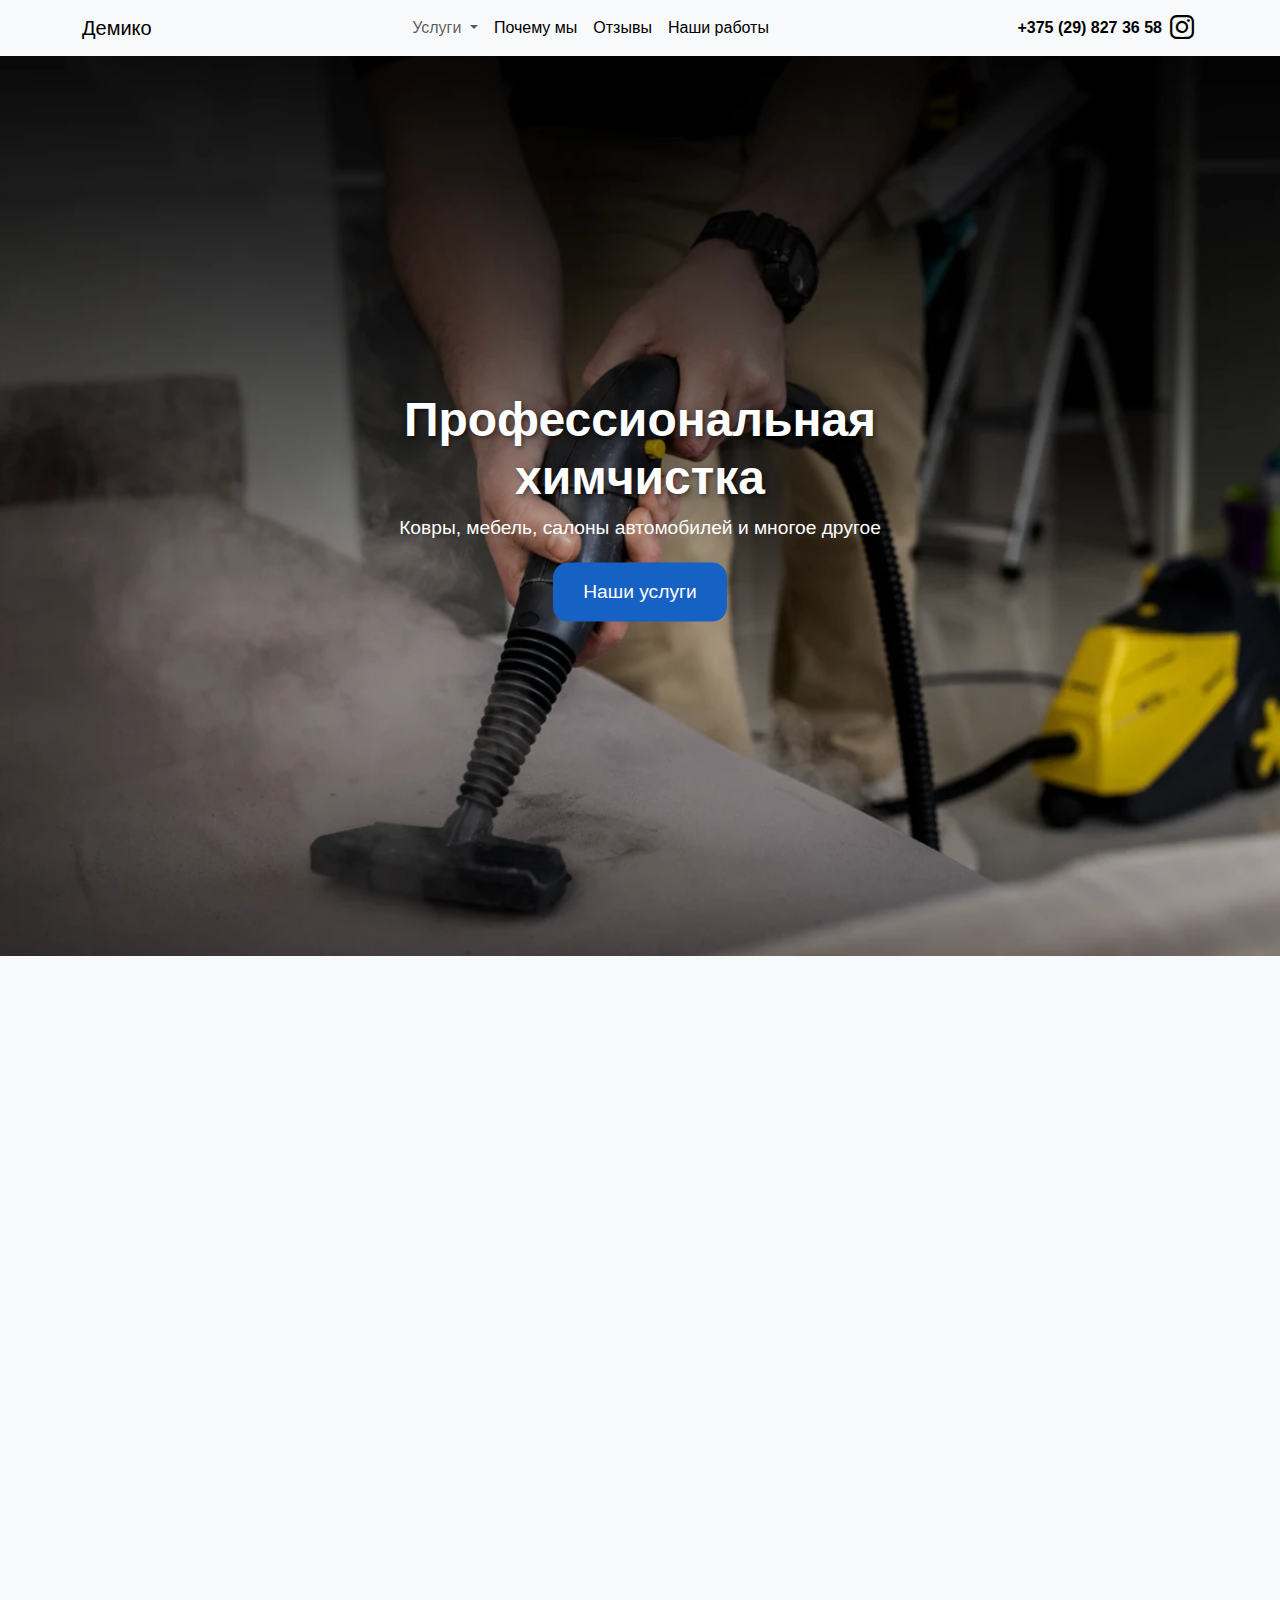
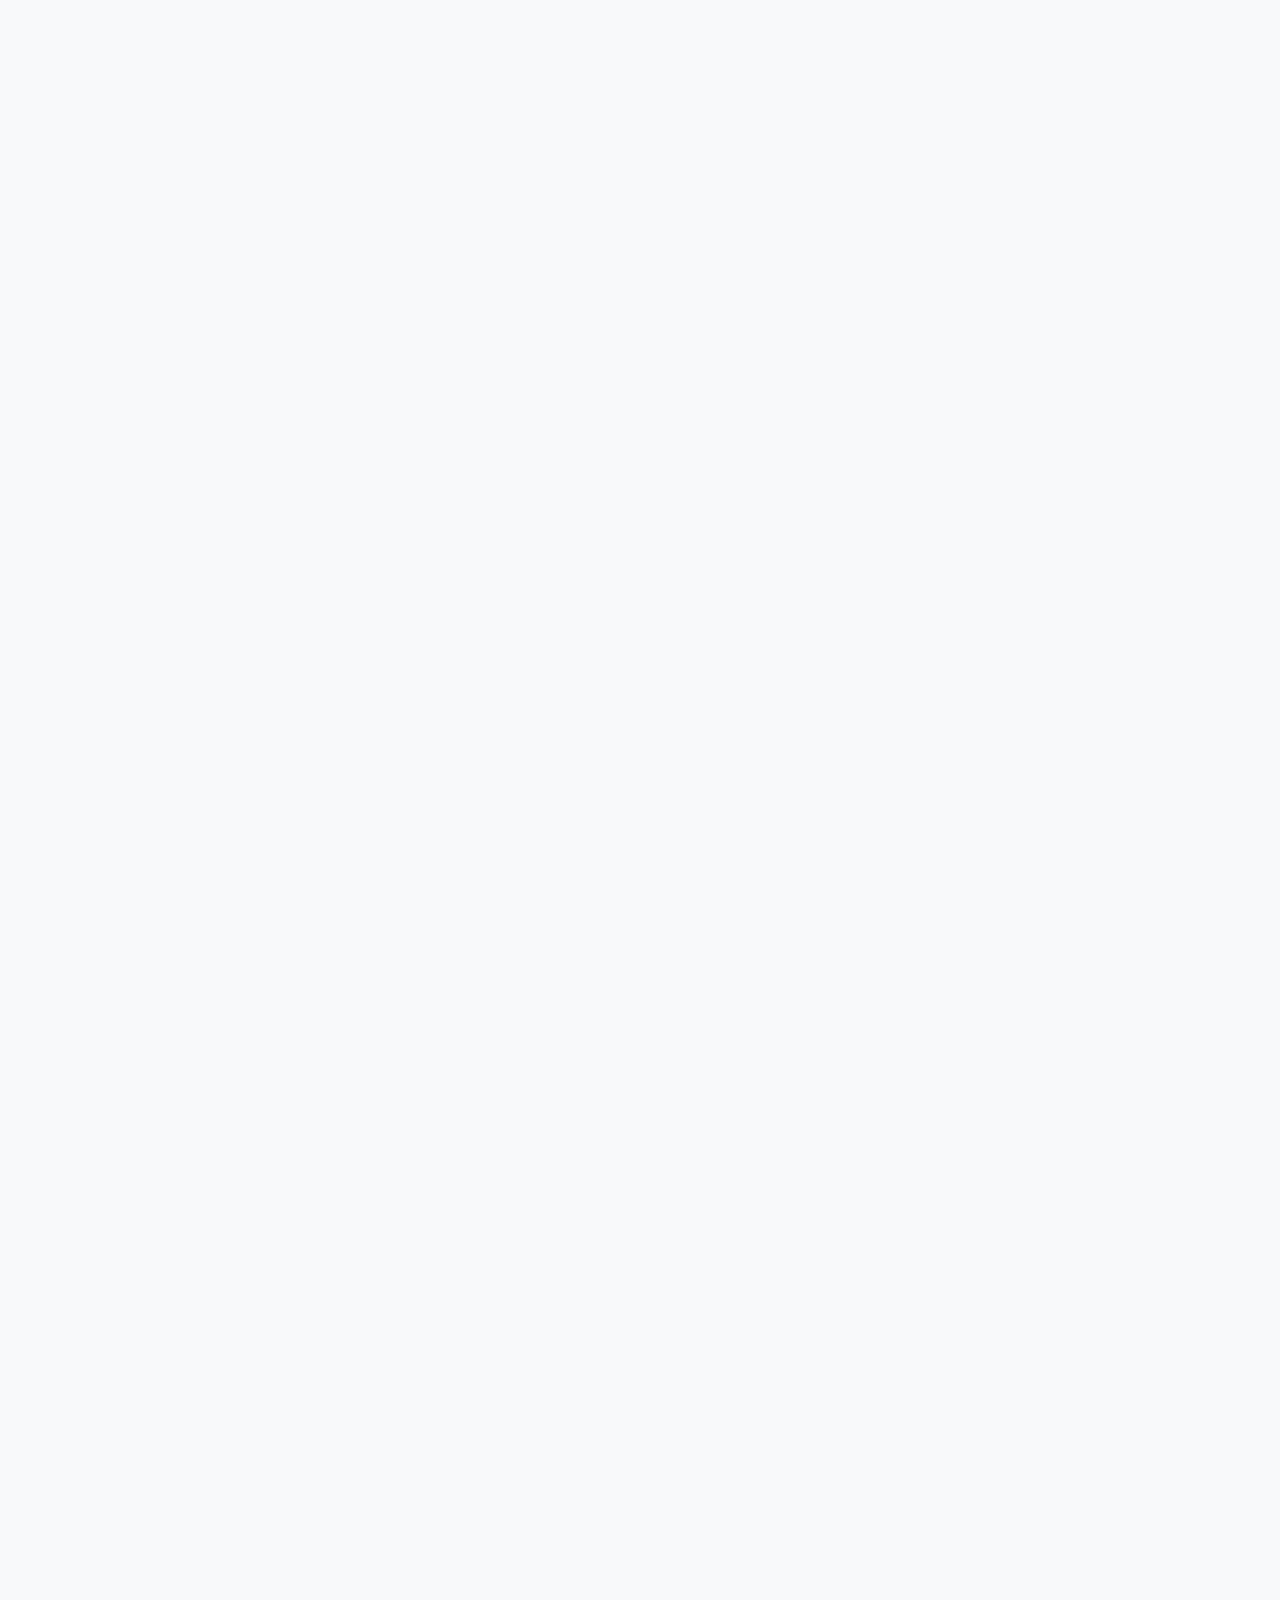
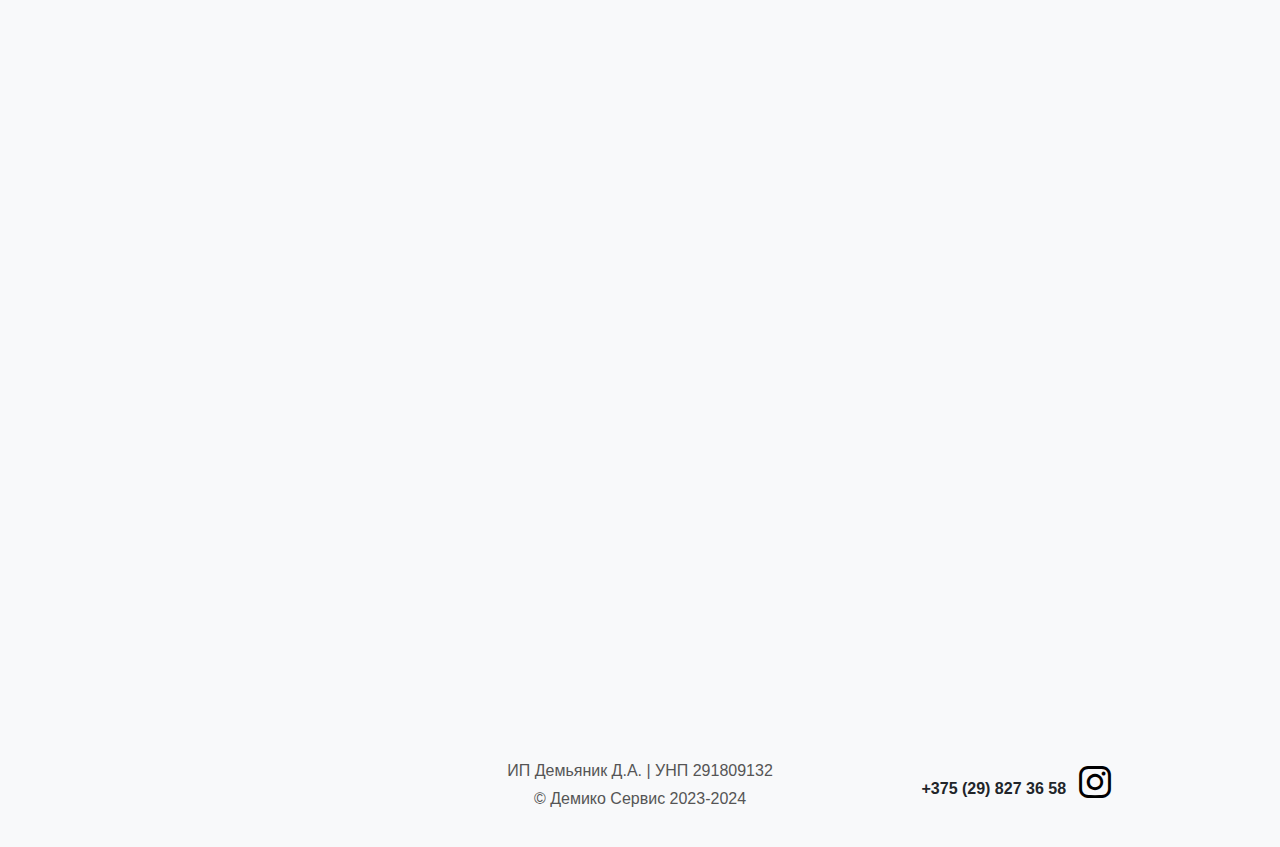
==== commit dd8b3c32: "com12" ====
--- a/index.html
+++ b/index.html
@@ -1,347 +1,552 @@
 <!DOCTYPE html>
 <html lang="ru">
-
-<head>
-    <meta charset="UTF-8">
-    <meta name="viewport" content="width=device-width, initial-scale=1.0">
+  <head>
+    <meta charset="UTF-8" />
+    <meta name="viewport" content="width=device-width, initial-scale=1.0" />
     <title>Демико - услуги химчистки в г. Барановичи</title>
-    <link type="text/css" rel="stylesheet" href="bootstrap/css/bootstrap.min.css">
-    <link href="https://cdn.jsdelivr.net/npm/bootstrap-icons/font/bootstrap-icons.css" rel="stylesheet">
-    <link rel="stylesheet" type="text/css" href="https://unpkg.com/aos@2.3.1/dist/aos.css">
+    <link
+      type="text/css"
+      rel="stylesheet"
+      href="bootstrap/css/bootstrap.min.css"
+    />
+    <link
+      href="https://cdn.jsdelivr.net/npm/bootstrap-icons/font/bootstrap-icons.css"
+      rel="stylesheet"
+    />
+    <link
+      rel="stylesheet"
+      type="text/css"
+      href="https://unpkg.com/aos@2.3.1/dist/aos.css"
+    />
     <!-- Подключение AOS для анимаций -->
-    <link rel="stylesheet" type="text/css" href="css/styles.css">
-</head>
-
-<body>
+    <link rel="stylesheet" type="text/css" href="css/styles.css" />
+  </head>
+
+  <body>
     <!-- навбар -->
     <nav class="navbar navbar-expand-lg navbar-light bg-light sticky-top">
-        <div class="container">
-            <a class="navbar-brand" href="index.html">Демико</a>
-
-            <!-- Кнопка телефона и бургера -->
-            <div class="d-flex">
-                <a href="tel:+375298273658" class="nav-link d-lg-none phone-header underline-one">
-                    +375 (29) 827 36 58
-                </a>
-                <a href="https://www.instagram.com/demiko_service/" target="_blank"
-                    class="nav-link d-lg-none inst-header ">
-                    <i class="bi bi-instagram"></i>
-                </a>
-                <button class="navbar-toggler" type="button" data-bs-toggle="offcanvas" data-bs-target="#mobileMenu"
-                    aria-controls="mobileMenu" aria-expanded="false" aria-label="Toggle navigation">
-                    <span class="navbar-toggler-icon"></span>
-                </button>
-            </div>
-
-            <div class="collapse navbar-collapse" id="navbarContent">
-                <ul class="navbar-nav mx-auto">
-                    <li class="nav-item dropdown">
-                        <a class="nav-link dropdown-toggle" href="#" id="navbarDropdownMenuLink" role="button"
-                            data-bs-toggle="dropdown" aria-expanded="false">
-                            Услуги
-                        </a>
-                        <ul class="dropdown-menu" aria-labelledby="navbarDropdownMenuLink">
-                            <li><a class="dropdown-item" href="carpets.html">Ковры</a></li>
-                            <li><a class="dropdown-item" href="furniture.html">Мягкая мебель</a></li>
-                            <li><a class="dropdown-item" href="mattress.html">Матрасы</a></li>
-                            <li><a class="dropdown-item" href="cars.html">Автомобили</a></li>
-                            <li><a class="dropdown-item" href="other.html">Прочее</a></li>
-                        </ul>
-                    </li>
-                    <li class="nav-item">
-                        <a class="nav-link underline-one" href="index.html#why-us">Почему мы</a>
-                    </li>
-                    <li class="nav-item">
-                        <a class="nav-link underline-one" href="index.html#reviews">Отзывы</a>
-                    </li>
-                    <li class="nav-item">
-                        <a class="nav-link" href="index.html#works">Наши работы</a>
-                    </li>
-                </ul>
-                <a href="tel:+375298273658" class="nav-link d-none d-lg-block phone-header underline-one">
-                    +375 (29) 827 36 58
-                </a>
-                <a href="https://www.instagram.com/demiko_service/" target="_blank"
-                    class="nav-link d-none d-lg-block inst-header">
-                    <i class="bi bi-instagram"></i>
-                </a>
-            </div>
-        </div>
+      <div class="container">
+        <a class="navbar-brand" href="index.html">Демико</a>
+
+        <!-- Кнопка телефона и бургера -->
+        <div class="d-flex">
+          <a
+            href="tel:+375298273658"
+            class="nav-link d-lg-none phone-header underline-one"
+          >
+            +375 (29) 827 36 58
+          </a>
+          <a
+            href="https://www.instagram.com/demiko_service/"
+            target="_blank"
+            class="nav-link d-lg-none inst-header"
+          >
+            <i class="bi bi-instagram"></i>
+          </a>
+          <button
+            class="navbar-toggler"
+            type="button"
+            data-bs-toggle="offcanvas"
+            data-bs-target="#mobileMenu"
+            aria-controls="mobileMenu"
+            aria-expanded="false"
+            aria-label="Toggle navigation"
+          >
+            <span class="navbar-toggler-icon"></span>
+          </button>
+        </div>
+
+        <div class="collapse navbar-collapse" id="navbarContent">
+          <ul class="navbar-nav mx-auto">
+            <li class="nav-item dropdown">
+              <a
+                class="nav-link dropdown-toggle"
+                href="#"
+                id="navbarDropdownMenuLink"
+                role="button"
+                data-bs-toggle="dropdown"
+                aria-expanded="false"
+              >
+                Услуги
+              </a>
+              <ul
+                class="dropdown-menu"
+                aria-labelledby="navbarDropdownMenuLink"
+              >
+                <li><a class="dropdown-item" href="carpets.html">Ковры</a></li>
+                <li>
+                  <a class="dropdown-item" href="furniture.html"
+                    >Мягкая мебель</a
+                  >
+                </li>
+                <li>
+                  <a class="dropdown-item" href="mattress.html">Матрасы</a>
+                </li>
+                <li>
+                  <a class="dropdown-item" href="cars.html">Автомобили</a>
+                </li>
+                <li><a class="dropdown-item" href="other.html">Прочее</a></li>
+              </ul>
+            </li>
+            <li class="nav-item">
+              <a class="nav-link underline-one" href="index.html#why-us"
+                >Почему мы</a
+              >
+            </li>
+            <li class="nav-item">
+              <a class="nav-link underline-one" href="index.html#reviews"
+                >Отзывы</a
+              >
+            </li>
+            <li class="nav-item">
+              <a class="nav-link underline-one" href="index.html#works"
+                >Наши работы</a
+              >
+            </li>
+          </ul>
+          <a
+            href="tel:+375298273658"
+            class="nav-link d-none d-lg-block phone-header underline-one"
+          >
+            +375 (29) 827 36 58
+          </a>
+          <a
+            href="https://www.instagram.com/demiko_service/"
+            target="_blank"
+            class="nav-link d-none d-lg-block inst-header"
+          >
+            <i class="bi bi-instagram"></i>
+          </a>
+        </div>
+      </div>
     </nav>
 
     <!-- Мобильное меню -->
-    <div class="offcanvas offcanvas-end" tabindex="-1" id="mobileMenu" aria-labelledby="mobileMenuLabel">
-        <div class="offcanvas-header">
-            <p class="offcanvas-title" id="mobileMenuLabel">Меню</p>
-            <button type="button" class="btn-close" data-bs-dismiss="offcanvas" aria-label="Close"></button>
-        </div>
-        <div class="offcanvas-body">
-            <ul class="navbar-nav">
-                <li class="nav-item">
-                    <a class="nav-link" href="#services">Услуги</a>
-                    <ul>
-                        <li class="nav-item">
-                            <a class="nav-link underline-one" href="furniture.html">Мягкая мебель</a>
-                        </li>
-                        <li class="nav-item">
-                            <a class="nav-link underline-one" href="carpets.html">Ковры</a>
-                        </li>
-                        <li class="nav-item">
-                            <a class="nav-link underline-one" href="mattress.html">Матрасы</a>
-                        </li>
-                        <li class="nav-item">
-                            <a class="nav-link underline-one" href="cars.html">Автомобили</a>
-                        </li>
-                        <li class="nav-item">
-                            <a class="nav-link underline-one" href="other.html">Прочее</a>
-                        </li>
-                    </ul>
-                </li>
-                <li class="nav-item">
-                    <a class="nav-link" href="index.html#why-us">Почему мы</a>
-                </li>
-                <li class="nav-item">
-                    <a class="nav-link" href="index.html#reviews">Отзывы</a>
-                </li>
-                <li class="nav-item">
-                    <a class="nav-link" href="index.html#works">Наши работы</a>
-                </li>
+    <div
+      class="offcanvas offcanvas-end"
+      tabindex="-1"
+      id="mobileMenu"
+      aria-labelledby="mobileMenuLabel"
+    >
+      <div class="offcanvas-header">
+        <p class="offcanvas-title" id="mobileMenuLabel">Меню</p>
+        <button
+          type="button"
+          class="btn-close"
+          data-bs-dismiss="offcanvas"
+          aria-label="Close"
+        ></button>
+      </div>
+      <div class="offcanvas-body">
+        <ul class="navbar-nav">
+          <li class="nav-item">
+            <a class="nav-link" href="#services">Услуги</a>
+            <ul>
+              <li class="nav-item">
+                <a class="nav-link underline-one" href="furniture.html"
+                  >Мягкая мебель</a
+                >
+              </li>
+              <li class="nav-item">
+                <a class="nav-link underline-one" href="carpets.html">Ковры</a>
+              </li>
+              <li class="nav-item">
+                <a class="nav-link underline-one" href="mattress.html"
+                  >Матрасы</a
+                >
+              </li>
+              <li class="nav-item">
+                <a class="nav-link underline-one" href="cars.html"
+                  >Автомобили</a
+                >
+              </li>
+              <li class="nav-item">
+                <a class="nav-link underline-one" href="other.html">Прочее</a>
+              </li>
             </ul>
-        </div>
+          </li>
+          <li class="nav-item">
+            <a class="nav-link" href="index.html#why-us">Почему мы</a>
+          </li>
+          <li class="nav-item">
+            <a class="nav-link" href="index.html#reviews">Отзывы</a>
+          </li>
+          <li class="nav-item">
+            <a class="nav-link" href="index.html#works">Наши работы</a>
+          </li>
+        </ul>
+      </div>
     </div>
 
     <!-- Главный экран -->
     <div class="parallax-container" data-aos="fade">
-        <img src="img/index/main-screen.webp" alt="Профессиональная химчистка" class="parallax-image">
-        <div class="parallax-content">
-            <h1>Профессиональная химчистка</h1>
-            <p>Ковры, мебель, салоны автомобилей и многое другое</p>
-            <a class="btn btn-light btn-lg" href="#services" role="button">Наши услуги</a>
-        </div>
+      <img
+        src="img/index/main-screen.webp"
+        alt="Профессиональная химчистка"
+        class="parallax-image"
+      />
+      <div class="parallax-content">
+        <h1>Профессиональная химчистка</h1>
+        <p>Ковры, мебель, салоны автомобилей и многое другое</p>
+        <a class="btn btn-light btn-lg" href="#services" role="button"
+          >Наши услуги</a
+        >
+      </div>
     </div>
 
     <!-- Услуги -->
-    <section id="services" class="container my-5" data-aos="fade" data-aos-anchor-placement="top-bottom">
-        <h2 class="text-center mb-4">Наши услуги</h2>
+    <section
+      id="services"
+      class="container my-5"
+      data-aos="fade"
+      data-aos-anchor-placement="top-bottom"
+    >
+      <h2 class="text-center mb-4">Наши услуги</h2>
+      <div class="row">
+        <div class="col-12 col-sm-6 mb-3">
+          <div class="card">
+            <img
+              src="img/index/furniture.webp"
+              class="card-img-top"
+              alt="Диван"
+              title="Диван"
+            />
+            <div class="card-body">
+              <p class="card-title">Химчистка мебели</p>
+              <p class="card-text">Цена: от 15 руб.</p>
+              <a href="furniture.html" class="btn btn-primary">Подробнее</a>
+            </div>
+          </div>
+        </div>
+        <div class="col-12 col-sm-6 mb-3">
+          <div class="card">
+            <img
+              src="img/index/сarpet.webp"
+              class="card-img-top"
+              alt="Ковёр"
+              title="Ковёр"
+            />
+            <div class="card-body">
+              <p class="card-title">Химчистка ковров</p>
+              <p class="card-text">Цена: от 6 руб.</p>
+              <a href="carpets.html" class="btn btn-primary">Подробнее</a>
+            </div>
+          </div>
+        </div>
+        <div class="col-12 col-sm-6 mb-3">
+          <div class="card">
+            <img
+              src="img/index/mattres.webp"
+              class="card-img-top"
+              alt="Матрас"
+              title="Матрас"
+            />
+            <div class="card-body">
+              <p class="card-title">Химчистка матрасов</p>
+              <p class="card-text">Цена: от 40 руб.</p>
+              <a href="mattress.html" class="btn btn-primary">Подробнее</a>
+            </div>
+          </div>
+        </div>
+        <div class="col-12 col-sm-6 mb-3">
+          <div class="card">
+            <img
+              src="img/index/car.webp"
+              class="card-img-top"
+              alt="Салон автомобиля"
+              title="Салон автомобиля"
+            />
+            <div class="card-body">
+              <p class="card-title">Химчистка салонов авто</p>
+              <p class="card-text">Цена: от 10 руб.</p>
+              <a href="cars.html" class="btn btn-primary">Подробнее</a>
+            </div>
+          </div>
+        </div>
+      </div>
+      <br />
+      <div class="row">
+        <div class="col text-center">
+          <a class="btn btn-primary btn-lg" href="other.html" role="button"
+            >Другие услуги</a
+          >
+        </div>
+      </div>
+    </section>
+
+    <!-- Блок Почему выбирают нас -->
+    <section
+      id="why-us"
+      class="container-fluid py-5 bg-light"
+      data-aos="fade-up"
+      data-aos-anchor-placement="top-bottom"
+    >
+      <div class="container">
+        <h2 class="text-center mb-4">Почему выбирают нас</h2>
+        <div class="row align-items-center">
+          <!-- Список преимуществ -->
+          <div class="col-md-12 col-lg-6">
+            <ul class="list-unstyled">
+              <li class="mb-4 d-flex align-items-start">
+                <i
+                  class="bi bi-truck text-danger me-3"
+                  style="font-size: 1.8em"
+                ></i>
+                <div>
+                  <strong class="advantages"
+                    >Бесплатная доставка и самовывоз</strong
+                  >
+                  <p>
+                    Удобный сервис, который экономит ваше время и делает процесс
+                    ещё проще.
+                  </p>
+                </div>
+              </li>
+              <li class="mb-4 d-flex align-items-start">
+                <i
+                  class="bi bi-cash-coin text-success me-3"
+                  style="font-size: 1.8em"
+                ></i>
+                <div>
+                  <strong class="advantages">Доступные цены</strong>
+                  <p>
+                    Предлагаем конкурентные цены и выгодные скидки для
+                    постоянных клиентов.
+                  </p>
+                </div>
+              </li>
+              <li class="mb-4 d-flex align-items-start">
+                <i
+                  class="bi bi-award-fill text-primary me-3"
+                  style="font-size: 1.8em"
+                ></i>
+                <div>
+                  <strong class="advantages">Высокое качество услуг</strong>
+                  <p>
+                    Используем передовое оборудование и методики для глубокой
+                    чистки, обеспечивая видимый результат.
+                  </p>
+                </div>
+              </li>
+              <li class="mb-4 d-flex align-items-start">
+                <i
+                  class="bi bi-brightness-high text-warning me-3"
+                  style="font-size: 1.8em"
+                ></i>
+                <div>
+                  <strong class="advantages">Экологичные составы</strong>
+                  <p>
+                    Применяем безопасные, гипоаллергенные средства, чтобы
+                    защитить ваше здоровье и природу.
+                  </p>
+                </div>
+              </li>
+            </ul>
+          </div>
+          <!-- Изображение справа -->
+          <div class="col-md-12 col-lg-6">
+            <img
+              src="img/index/why-us.webp"
+              alt="Почему выбирают нас"
+              class="img-fluid rounded shadow w-100 h-100"
+            />
+          </div>
+        </div>
+      </div>
+    </section>
+
+    <!-- Блок Отзывы -->
+    <!-- Блок Отзывы с изображениями отзыва -->
+    <section
+      id="reviews"
+      class="container my-5"
+      data-aos="fade-up"
+      data-aos-anchor-placement="top-bottom"
+    >
+      <h2 class="text-center mb-4">Отзывы наших клиентов</h2>
+      <p class="text-center mb-5">
+        Наши клиенты всегда остаются довольны результатом!
+      </p>
+      <div class="row">
+        <div class="col-6 col-lg-3 mb-4">
+          <div class="review-image-wrapper">
+            <img
+              src="img/reviews/review3.webp"
+              class="review-img"
+              alt="Отзыв клиента 1"
+            />
+          </div>
+        </div>
+        <div class="col-6 col-lg-3 mb-4">
+          <div class="review-image-wrapper">
+            <img
+              src="img/reviews/review1.webp"
+              class="review-img"
+              alt="Отзыв клиента 4"
+            />
+          </div>
+        </div>
+        <div class="col-6 col-lg-3 mb-4">
+          <div class="review-image-wrapper">
+            <img
+              src="img/reviews/review5.webp"
+              class="review-img"
+              alt="Отзыв клиента 5"
+            />
+          </div>
+        </div>
+        <div class="col-6 col-lg-3 mb-4">
+          <div class="review-image-wrapper">
+            <img
+              src="img/reviews/review6.webp"
+              class="review-img"
+              alt="Отзыв клиента 6"
+            />
+          </div>
+        </div>
+      </div>
+    </section>
+
+    <!-- Блок Наши работы с автоматическим слайдером -->
+    <section
+      id="works"
+      class="container my-5"
+      data-aos="fade-up"
+      data-aos-anchor-placement="top-bottom"
+    >
+      <h2 class="text-center mb-4">Наши работы</h2>
+      <div id="workCarousel" class="carousel slide" data-bs-ride="carousel">
+        <div class="carousel-inner">
+          <div class="carousel-item active">
+            <div class="row">
+              <div class="col-6 col-lg-4">
+                <img
+                  src="img/works/work1.webp"
+                  class="img-fluid rounded shadow"
+                  alt="Работа 1"
+                />
+              </div>
+              <div class="col-6 col-lg-4">
+                <img
+                  src="img/works/work2.webp"
+                  class="img-fluid rounded shadow"
+                  alt="Работа 2"
+                />
+              </div>
+              <div class="d-none d-lg-block col-lg-4">
+                <img
+                  src="img/works/work3.webp"
+                  class="img-fluid rounded shadow"
+                  alt="Работа 3"
+                />
+              </div>
+            </div>
+          </div>
+          <div class="carousel-item">
+            <div class="row">
+              <div class="col-6 col-lg-4">
+                <img
+                  src="img/works/work4.webp"
+                  class="img-fluid rounded shadow"
+                  alt="Работа 4"
+                />
+              </div>
+              <div class="col-6 col-lg-4">
+                <img
+                  src="img/works/work5.webp"
+                  class="img-fluid rounded shadow"
+                  alt="Работа 5"
+                />
+              </div>
+              <div class="d-none d-lg-block col-lg-4">
+                <img
+                  src="img/works/work6.webp"
+                  class="img-fluid rounded shadow"
+                  alt="Работа 6"
+                />
+              </div>
+            </div>
+          </div>
+        </div>
+        <button
+          class="carousel-control-prev"
+          type="button"
+          data-bs-target="#workCarousel"
+          data-bs-slide="prev"
+        >
+          <span class="carousel-control-prev-icon" aria-hidden="true"></span>
+          <span class="visually-hidden">Следующий слайд</span>
+        </button>
+        <button
+          class="carousel-control-next"
+          type="button"
+          data-bs-target="#workCarousel"
+          data-bs-slide="next"
+        >
+          <span class="carousel-control-next-icon" aria-hidden="true"></span>
+          <span class="visually-hidden">Предыдущий слайд</span>
+        </button>
+      </div>
+    </section>
+
+    <!-- Карта -->
+    <div class="container-fluid my-5">
         <div class="row">
-            <div class="col-12 col-sm-6 mb-3">
-                <div class="card">
-                    <img src="img/index/furniture.webp" class="card-img-top" alt="Диван" title="Диван">
-                    <div class="card-body">
-                        <p class="card-title">Химчистка мебели</p>
-                        <p class="card-text">Цена: от 15 руб.</p>
-                        <a href="furniture.html" class="btn btn-primary">Подробнее</a>
-                    </div>
-                </div>
-            </div>
-            <div class="col-12 col-sm-6 mb-3">
-                <div class="card">
-                    <img src="img/index/сarpet.webp" class="card-img-top" alt="Ковёр" title="Ковёр">
-                    <div class="card-body">
-                        <p class="card-title">Химчистка ковров</p>
-                        <p class="card-text">Цена: от 6 руб.</p>
-                        <a href="carpets.html" class="btn btn-primary">Подробнее</a>
-                    </div>
-                </div>
-            </div>
-            <div class="col-12 col-sm-6 mb-3">
-                <div class="card">
-                    <img src="img/index/mattres.webp" class="card-img-top" alt="Матрас" title="Матрас">
-                    <div class="card-body">
-                        <p class="card-title">Химчистка матрасов</p>
-                        <p class="card-text">Цена: от 40 руб.</p>
-                        <a href="mattress.html" class="btn btn-primary">Подробнее</a>
-                    </div>
-                </div>
-            </div>
-            <div class="col-12 col-sm-6 mb-3">
-                <div class="card">
-                    <img src="img/index/car.webp" class="card-img-top" alt="Салон автомобиля" title="Салон автомобиля">
-                    <div class="card-body">
-                        <p class="card-title">Химчистка салонов авто</p>
-                        <p class="card-text">Цена: от 10 руб.</p>
-                        <a href="cars.html" class="btn btn-primary">Подробнее</a>
-                    </div>
-                </div>
-            </div>
-
-        </div>
-        <br>
-        <div class="row">
-            <div class="col text-center">
-                <a class="btn btn-primary btn-lg" href="other.html" role="button">Другие услуги</a>
-            </div>
-        </div>
-    </section>
-
-    <!-- Блок Почему выбирают нас -->
-    <section id="why-us" class="container-fluid py-5 bg-light" data-aos="fade-up" data-aos-anchor-placement="top-bottom">
-        <div class="container">
-            <h2 class="text-center mb-4">Почему выбирают нас</h2>
-            <div class="row align-items-center">
-                <!-- Список преимуществ -->
-                <div class="col-md-12 col-lg-6">
-                    <ul class="list-unstyled">
-                        <li class="mb-4 d-flex align-items-start">
-                            <i class="bi bi-truck text-danger me-3" style="font-size: 1.8em;"></i>
-                            <div>
-                                <strong class="advantages">Бесплатная доставка и самовывоз</strong>
-                                <p>Удобный сервис, который экономит ваше время и делает процесс ещё проще.</p>
-                            </div>
-                        </li>
-                        <li class="mb-4 d-flex align-items-start">
-                            <i class="bi bi-cash-coin text-success me-3" style="font-size: 1.8em;"></i>
-                            <div>
-                                <strong class="advantages">Доступные цены</strong>
-                                <p>Предлагаем конкурентные цены и выгодные скидки для постоянных клиентов.</p>
-                            </div>
-                        </li>
-                        <li class="mb-4 d-flex align-items-start">
-                            <i class="bi bi-award-fill text-primary me-3" style="font-size: 1.8em;"></i>
-                            <div>
-                                <strong class="advantages">Высокое качество услуг</strong>
-                                <p>Используем передовое оборудование и методики для глубокой чистки, обеспечивая видимый результат.</p>
-                            </div>
-                        </li>
-                        <li class="mb-4 d-flex align-items-start">
-                            <i class="bi bi-brightness-high text-warning me-3" style="font-size: 1.8em;"></i>
-                            <div>
-                                <strong class="advantages">Экологичные составы</strong>
-                                <p>Применяем безопасные, гипоаллергенные средства, чтобы защитить ваше здоровье и природу.</p>
-                            </div>
-                        </li>
-                
-                     
-                    </ul>
-                </div>
-                <!-- Изображение справа -->
-                <div class="col-md-12 col-lg-6">
-                    <img src="img/index/why-us.webp" alt="Почему выбирают нас" class="img-fluid rounded shadow w-100 h-100">
-                </div>
-            </div>
-        </div>
-    </section>
+            <script
+            type="text/javascript"
+            charset="utf-8"
+            async
+            src="https://api-maps.yandex.ru/services/constructor/1.0/js/?um=constructor%3A73101bced13a67b288b5082cd57af8bb179832f77681cd7b866410f2902889fc&amp;width=863&amp;height=561&amp;lang=ru_RU&amp;scroll=true"
+          ></script>
+        </div>
     
- <!-- Блок Отзывы -->
-<!-- Блок Отзывы с изображениями отзыва -->
-<section id="reviews" class="container my-5" data-aos="fade-up" data-aos-anchor-placement="top-bottom">
-    <h2 class="text-center mb-4">Отзывы наших клиентов</h2>
-    <p class="text-center mb-5">Наши клиенты всегда остаются довольны результатом!</p>
-    <div class="row">
-        <div class="col-6  col-lg-3 mb-4">
-            <div class="review-image-wrapper">
-                <img src="img/reviews/review3.webp" class="review-img" alt="Отзыв клиента 1">
-            </div>
-        </div>
-        <div class="col-6  col-lg-3 mb-4">
-            <div class="review-image-wrapper">
-                <img src="img/reviews/review1.webp" class="review-img" alt="Отзыв клиента 4">
-            </div>
-        </div>
-        <div class="col-6  col-lg-3 mb-4">
-            <div class="review-image-wrapper">
-                <img src="img/reviews/review5.webp" class="review-img" alt="Отзыв клиента 5">
-            </div>
-        </div>
-        <div class="col-6  col-lg-3 mb-4">
-            <div class="review-image-wrapper">
-                <img src="img/reviews/review6.webp" class="review-img" alt="Отзыв клиента 6">
-            </div>
-        </div>
     </div>
-</section>
-
-
     
-   <!-- Блок Наши работы с автоматическим слайдером -->
-   <section id="works" class="container my-5" data-aos="fade-up" data-aos-anchor-placement="top-bottom">
-    <h2 class="text-center mb-4">Наши работы</h2>
-    <div id="workCarousel" class="carousel slide" data-bs-ride="carousel">
-        <div class="carousel-inner">
-            <div class="carousel-item active">
-                <div class="row">
-                    <div class="col-6 col-lg-4">
-                        <img src="img/works/work1.webp" class="img-fluid rounded shadow" alt="Работа 1">
-                    </div>
-                    <div class="col-6 col-lg-4">
-                        <img src="img/works/work2.webp" class="img-fluid rounded shadow" alt="Работа 2">
-                    </div>
-                    <div class="d-none d-lg-block col-lg-4">
-                        <img src="img/works/work3.webp" class="img-fluid rounded shadow" alt="Работа 3">
-                    </div>
-                </div>
-            </div>
-            <div class="carousel-item">
-                <div class="row">
-                    <div class="col-6 col-lg-4">
-                        <img src="img/works/work4.webp" class="img-fluid rounded shadow" alt="Работа 4">
-                    </div>
-                    <div class="col-6 col-lg-4">
-                        <img src="img/works/work5.webp" class="img-fluid rounded shadow" alt="Работа 5">
-                    </div>
-                    <div class="d-none d-lg-block col-lg-4">
-                        <img src="img/works/work6.webp" class="img-fluid rounded shadow" alt="Работа 6">
-                    </div>
-                </div>
-            </div>
-        </div>
-        <button class="carousel-control-prev" type="button" data-bs-target="#workCarousel" data-bs-slide="prev">
-            <span class="carousel-control-prev-icon" aria-hidden="true"></span>
-            <span class="visually-hidden">Следующий слайд</span>
-        </button>
-        <button class="carousel-control-next" type="button" data-bs-target="#workCarousel" data-bs-slide="next">
-            <span class="carousel-control-next-icon" aria-hidden="true"></span>
-            <span class="visually-hidden">Предыдущий слайд</span>
-        </button>
-    </div>
-</section>
-
-
-
-    <!-- Карта -->
-    <section id="contacts" class="container my-5" >
-        <h2 class="text-center mb-4">Контакты</h2>
-        <p class="text-center">Позвоните нам или напишите для получения консультации.</p>
-    </section>
 
     <!-- Футер -->
     <footer class="bg-light text-dark py-4 mt-5">
-        <div class="container text-center">
-            <div class="row">
-                <div class="col-12 col-lg-4"></div>
-                <div class="col-12 col-lg-4">
-                    <p class="mb-1">ИП Демьяник Д.А. | УНП 291809132</p>
-                    <p class="mb-1">© Демико Сервис 2023-2024</p>
-                </div>
-                <div class="col-12 col-lg-4">
-                    <p class="mb-3"><b><a href="tel:+375298273658" class="text-decoration-none text-dark">+375
-                                (29) 827 36 58</a> </b><a href="https://www.instagram.com/demiko_service/"
-                            target="_blank" class="text-dark fs-2 m-2">
-                            <i class="bi bi-instagram"></i>
-                        </a></p>
-                </div>
-            </div>
-        </div>
+      <div class="container text-center">
+        <div class="row">
+          <div class="col-12 col-lg-4"></div>
+          <div class="col-12 col-lg-4">
+            <p class="mb-1">ИП Демьяник Д.А. | УНП 291809132</p>
+            <p class="mb-1">© Демико Сервис 2023-2024</p>
+          </div>
+          <div class="col-12 col-lg-4">
+            <p class="mb-3">
+              <b
+                ><a
+                  href="tel:+375298273658"
+                  class="text-decoration-none text-dark"
+                  >+375 (29) 827 36 58</a
+                > </b
+              ><a
+                href="https://www.instagram.com/demiko_service/"
+                target="_blank"
+                class="text-dark fs-2 m-2"
+              >
+                <i class="bi bi-instagram"></i>
+              </a>
+            </p>
+          </div>
+        </div>
+      </div>
     </footer>
 
     <!-- JavaScript и AOS -->
     <script src="bootstrap/js/bootstrap.bundle.min.js"></script>
-        <script src="js/aos-master/dist/aos.js"></script>
+    <script src="js/aos-master/dist/aos.js"></script>
 
     <script>
-
-             AOS.init({ duration: 1200, once: false });
-            
-
-        document.addEventListener("scroll", function () {
-            const scrollPosition = window.scrollY;
-            const parallaxImage = document.querySelector(".parallax-image");
-
-            // Устанавливаем смещение изображения в зависимости от прокрутки
-            parallaxImage.style.transform = `translateY(${scrollPosition * 0.2}px)`;
-        });
-
+      AOS.init({ duration: 1200, once: false });
+
+      document.addEventListener("scroll", function () {
+        const scrollPosition = window.scrollY;
+        const parallaxImage = document.querySelector(".parallax-image");
+
+        // Устанавливаем смещение изображения в зависимости от прокрутки
+        parallaxImage.style.transform = `translateY(${scrollPosition * 0.2}px)`;
+      });
     </script>
-</body>
-
+  </body>
 </html>
--- a/css/styles.css
+++ b/css/styles.css
@@ -6,7 +6,7 @@
   margin: 0;
   overflow-x: hidden;
 }
-.row>* {
+.row > * {
   padding-right: none !important;
 }
 /* Навбар */
@@ -205,7 +205,6 @@
     padding: 30px 0;
   }
 }
-
 
 .underline-one {
   color: #000000; /* Цвет обычной ссылки */
@@ -305,22 +304,21 @@
   object-fit: fill;
 }
 
-
-
 .carousel-control-next-icon,
-.carousel-control-prev-icon{
+.carousel-control-prev-icon {
   background-image: none !important;
   font-size: 2.5rem;
   color: #000;
   opacity: 100%;
 }
-.carousel-control-next-icon::after{
+.carousel-control-next-icon::after {
   content: "❯";
-  }
-
-.carousel-control-prev-icon::after{
+}
+
+.carousel-control-prev-icon::after {
   content: "&#10094;";
 }
-.carousel-control-prev-icon::after{
+.carousel-control-prev-icon::after {
   content: "❮";
-  }+}
+
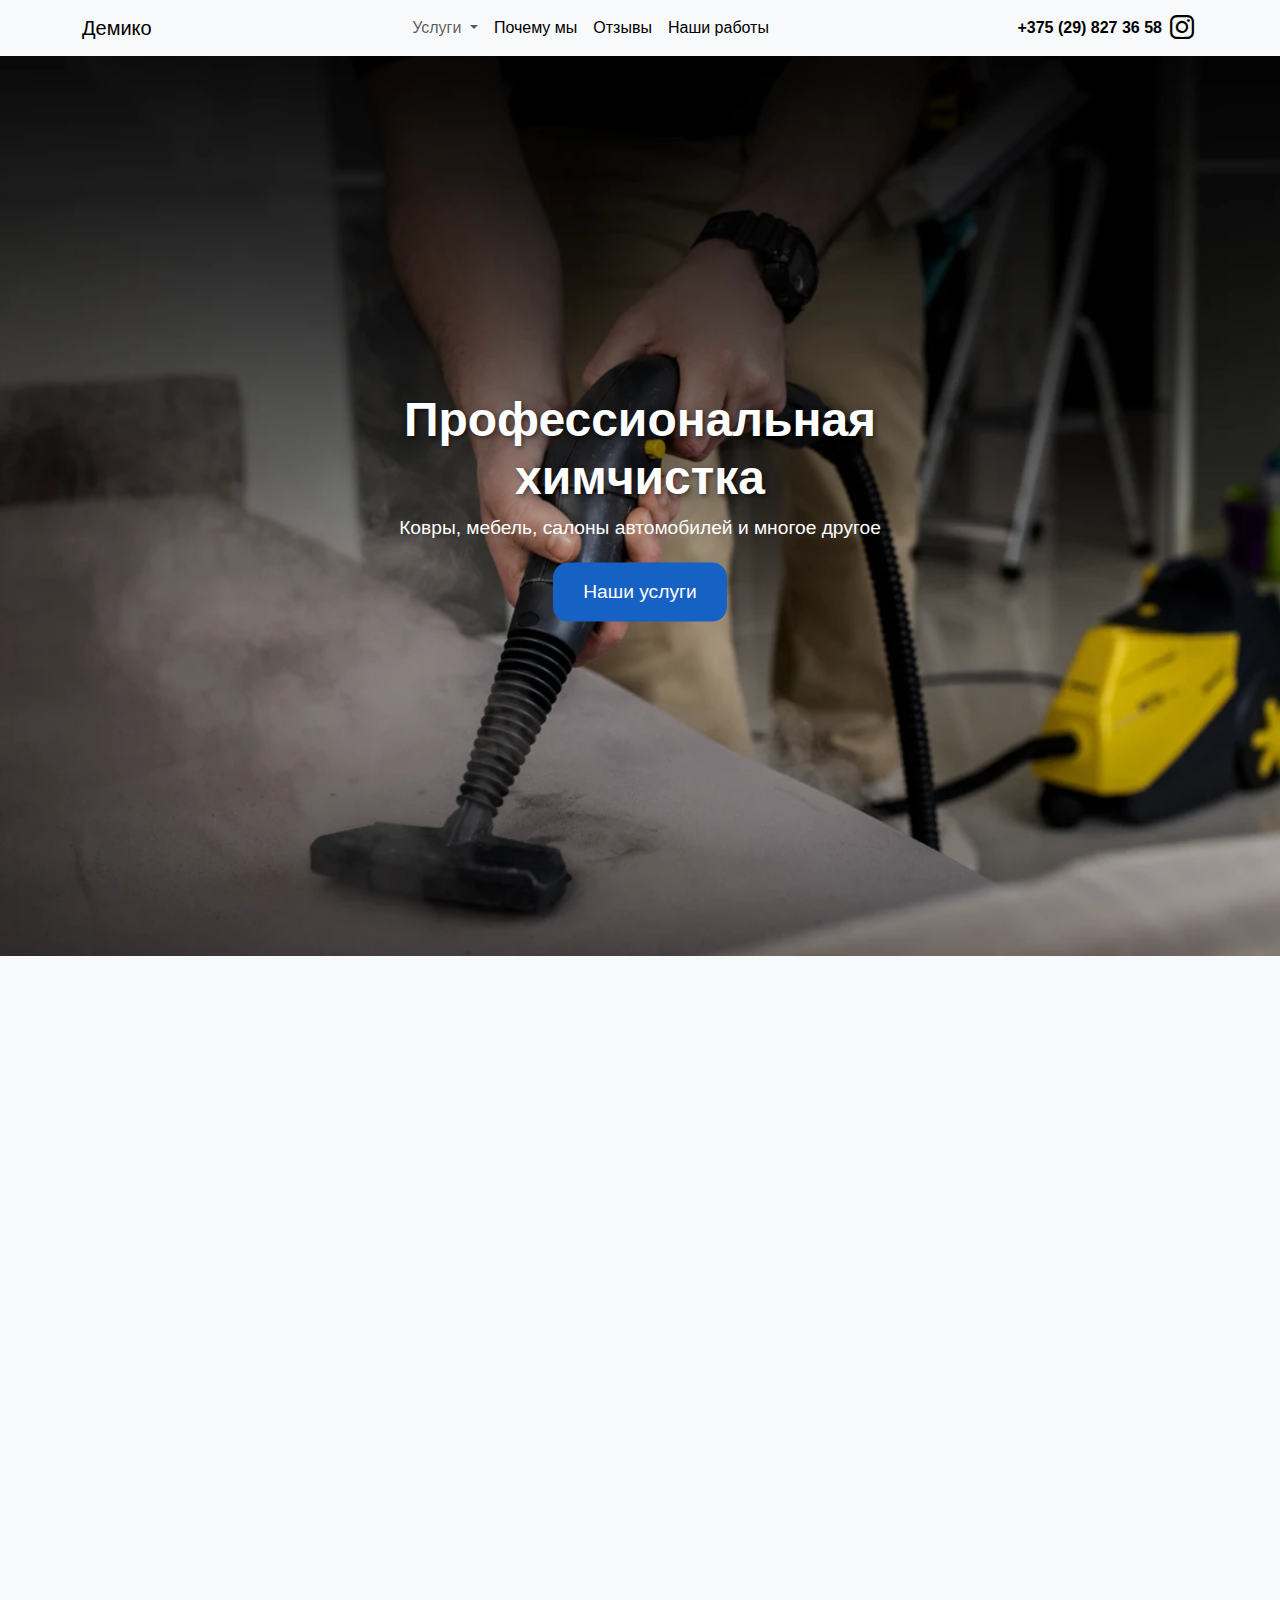
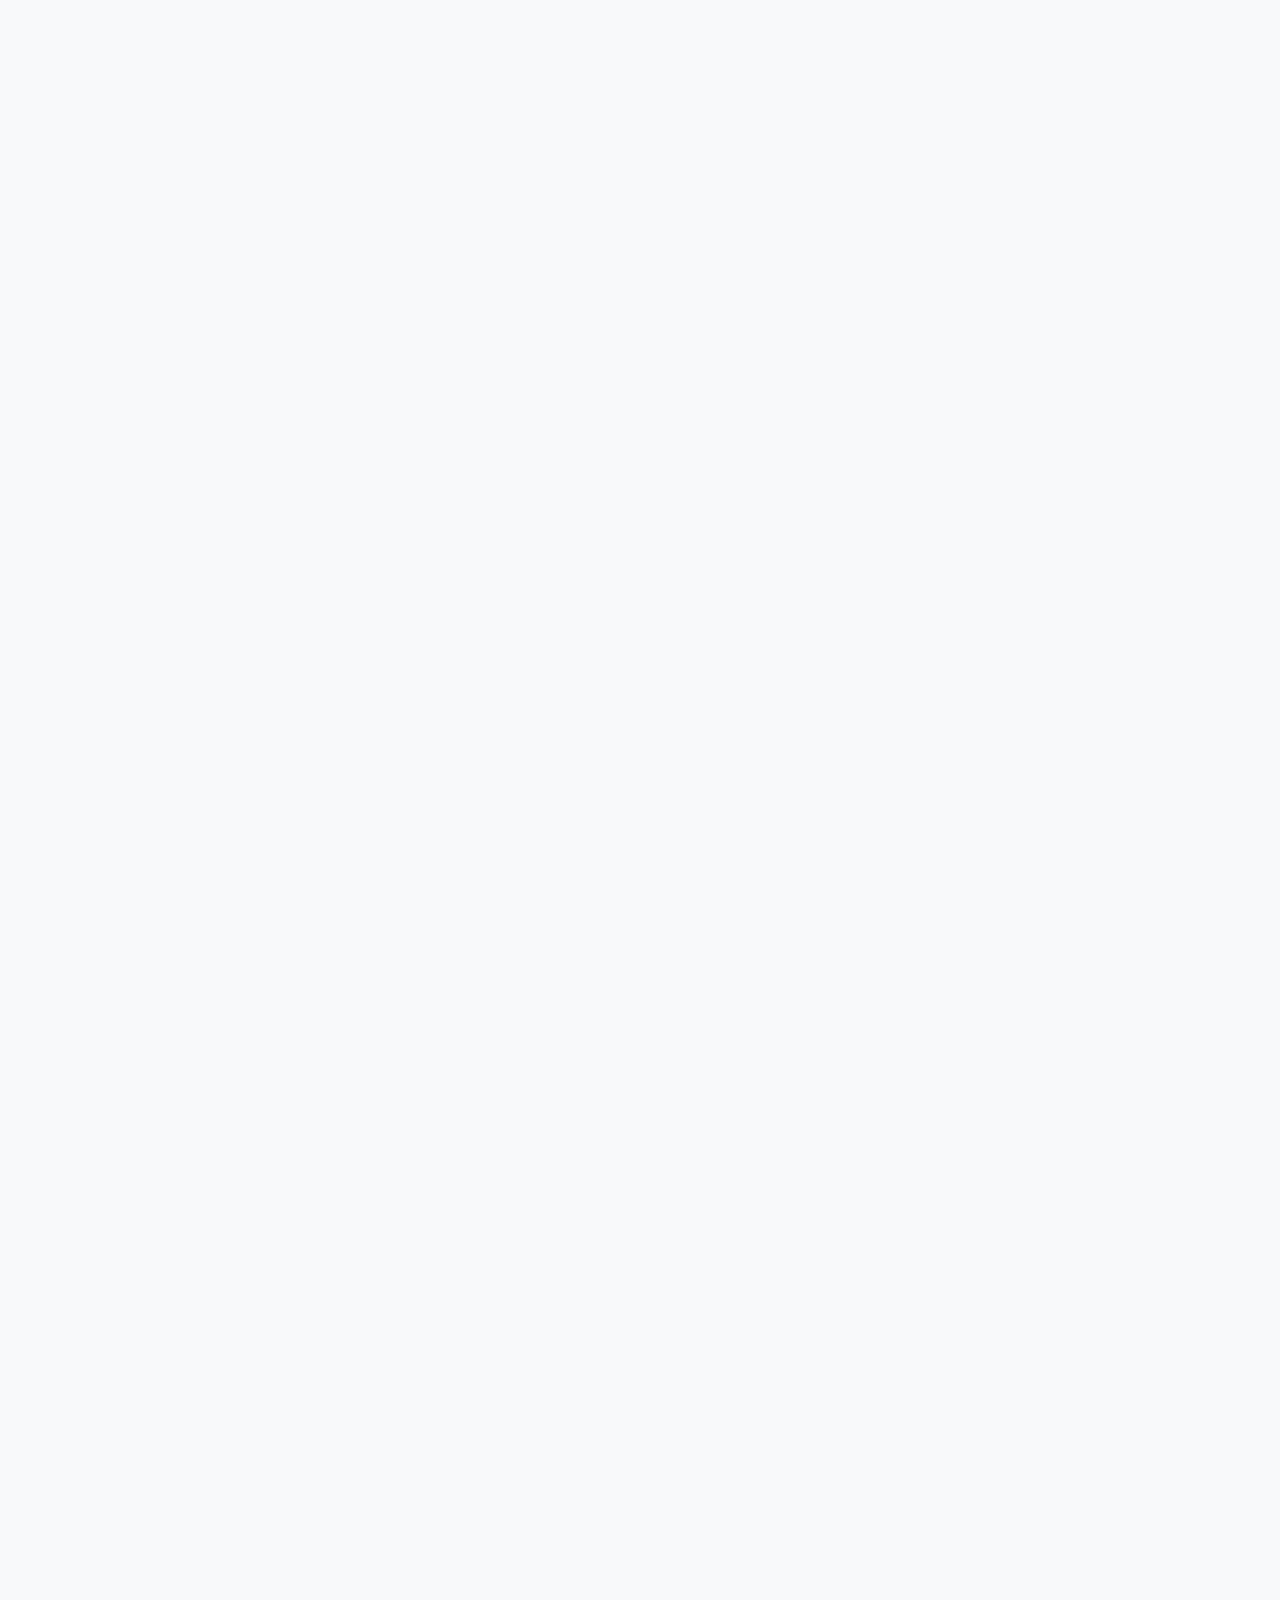
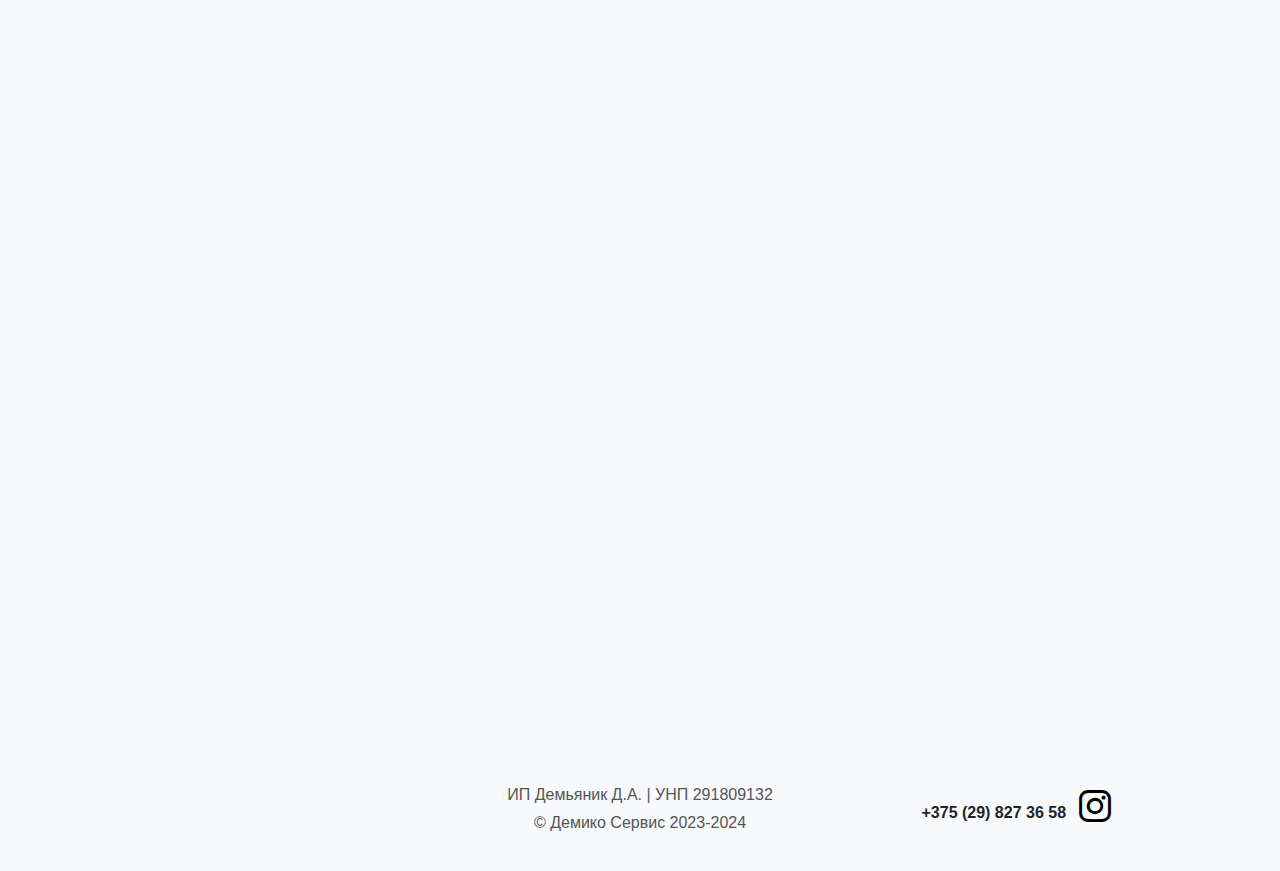
==== commit d3ec5e17: "end" ====
--- a/index.html
+++ b/index.html
@@ -488,19 +488,11 @@
         </button>
       </div>
     </section>
-
+    <br>
     <!-- Карта -->
-    <div class="container-fluid my-5">
-        <div class="row">
-            <script
-            type="text/javascript"
-            charset="utf-8"
-            async
-            src="https://api-maps.yandex.ru/services/constructor/1.0/js/?um=constructor%3A73101bced13a67b288b5082cd57af8bb179832f77681cd7b866410f2902889fc&amp;width=863&amp;height=561&amp;lang=ru_RU&amp;scroll=true"
-          ></script>
-        </div>
-    
-    </div>
+    <section id="map" class="my-5">
+            <script type="text/javascript" charset="utf-8" async src="https://api-maps.yandex.ru/services/constructor/1.0/js/?um=constructor%3A73101bced13a67b288b5082cd57af8bb179832f77681cd7b866410f2902889fc&amp;width=100%25&amp;height=561&amp;lang=ru_RU&amp;scroll=true"></script>
+    </section>
     
 
     <!-- Футер -->
